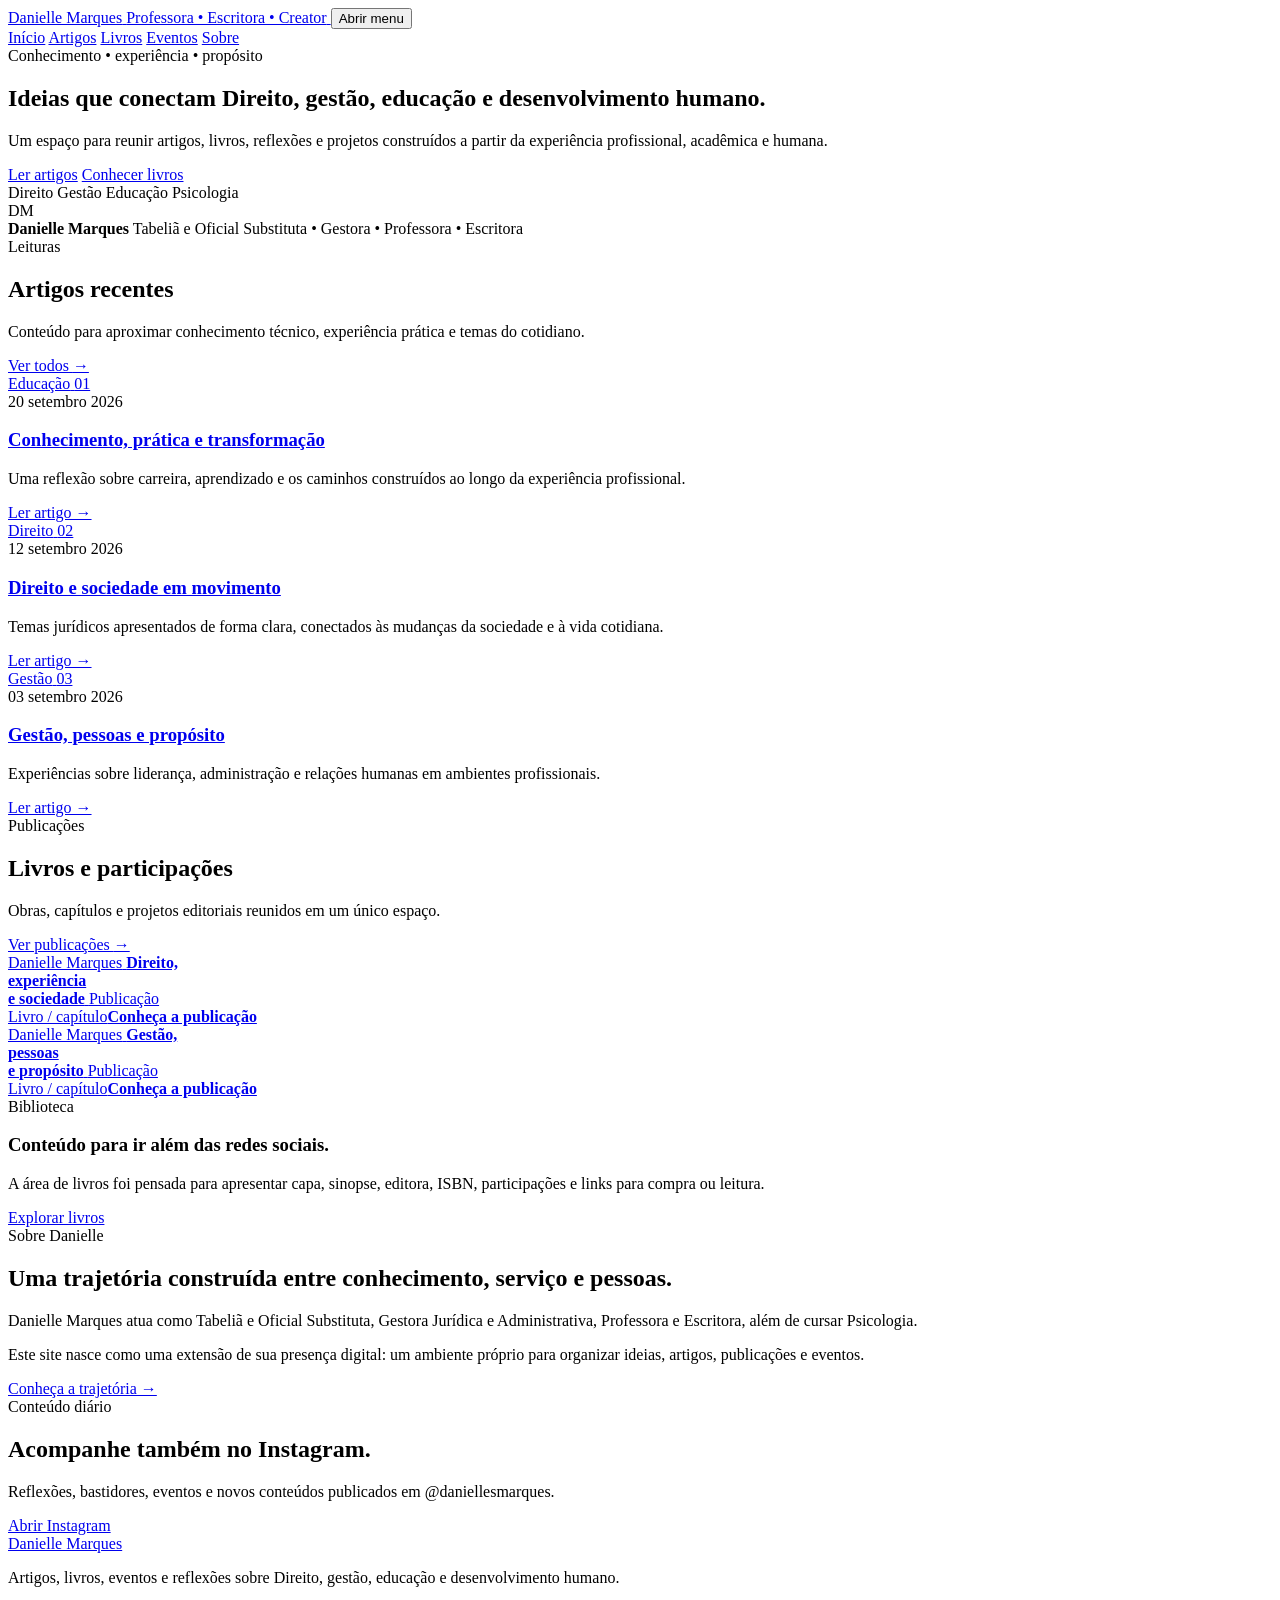
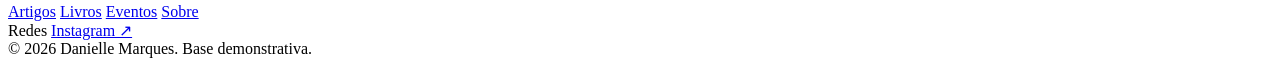
==== index.html @ d8e6f132 "feat: adiciona landing page inicial" ====
<!doctype html>
<html lang="pt-BR">
<head>
  <meta charset="utf-8">
  <meta name="viewport" content="width=device-width,initial-scale=1">
  <meta name="description" content="Site de Danielle Marques — professora, escritora, gestora jurídica e administrativa. Artigos, livros, eventos e reflexões.">
  <meta name="theme-color" content="#0a2038">
  <title>Danielle Marques — Professora, Escritora e Creator</title>
  <link rel="preconnect" href="https://fonts.googleapis.com">
  <link rel="preconnect" href="https://fonts.gstatic.com" crossorigin>
  <link href="https://fonts.googleapis.com/css2?family=Cormorant+Garamond:wght@500;600;700&family=Inter:wght@400;500;600;700&display=swap" rel="stylesheet">
  <link rel="stylesheet" href="assets/css/style.css">
  <script src="assets/js/main.js" defer></script>
</head>
<body>
  <header class="site-header">
    <div class="container header-inner">
      <a class="brand" href="index.html" aria-label="Danielle Marques - Início">
        <span class="brand-name">Danielle Marques</span>
        <span class="brand-subtitle">Professora • Escritora • Creator</span>
      </a>

      <button class="nav-toggle" type="button" aria-expanded="false" aria-controls="primary-nav">
        <span></span><span></span><span></span>
        <span class="sr-only">Abrir menu</span>
      </button>

      <nav class="primary-nav" id="primary-nav" aria-label="Navegação principal">
        <a class="active" href="index.html">Início</a>
        <a href="artigos.html">Artigos</a>
        <a href="livros.html">Livros</a>
        <a href="eventos.html">Eventos</a>
        <a href="sobre.html">Sobre</a>
      </nav>
    </div>
  </header>

  <main>
    <section class="hero">
      <div class="container hero-grid">
        <div class="hero-copy">
          <span class="eyebrow">Conhecimento • experiência • propósito</span>
          <h1>Ideias que conectam Direito, gestão, educação e desenvolvimento humano.</h1>
          <p>Um espaço para reunir artigos, livros, reflexões e projetos construídos a partir da experiência profissional, acadêmica e humana.</p>
          <div class="hero-actions">
            <a class="button button-primary" href="artigos.html">Ler artigos</a>
            <a class="button button-secondary" href="livros.html">Conhecer livros</a>
          </div>
          <div class="hero-tags" aria-label="Áreas de atuação">
            <span>Direito</span>
            <span>Gestão</span>
            <span>Educação</span>
            <span>Psicologia</span>
          </div>
        </div>

        <div class="hero-visual" aria-label="Espaço para foto de Danielle Marques">
          <div class="portrait-frame">
            <div class="portrait-monogram">DM</div>
            <div class="portrait-caption">
              <strong>Danielle Marques</strong>
              <span>Tabeliã e Oficial Substituta • Gestora • Professora • Escritora</span>
            </div>
          </div>
          <div class="gold-orbit" aria-hidden="true"></div>
        </div>
      </div>
    </section>

    <section class="section" id="artigos">
      <div class="container section-heading">
        <div>
          <span class="eyebrow">Leituras</span>
          <h2>Artigos recentes</h2>
          <p>Conteúdo para aproximar conhecimento técnico, experiência prática e temas do cotidiano.</p>
        </div>
        <a class="text-link" href="artigos.html">Ver todos <span>→</span></a>
      </div>

      <div class="container card-grid">
        <article class="content-card">
          <a class="card-media editorial" href="artigos.html" aria-label="Ler artigo Conhecimento, prática e transformação">
            <span class="media-kicker">Educação</span>
            <span class="media-mark">01</span>
          </a>
          <div class="card-body">
            <div class="card-meta">20 setembro 2026</div>
            <h3><a href="artigos.html">Conhecimento, prática e transformação</a></h3>
            <p>Uma reflexão sobre carreira, aprendizado e os caminhos construídos ao longo da experiência profissional.</p>
            <a class="text-link" href="artigos.html">Ler artigo →</a>
          </div>
        </article>

        <article class="content-card">
          <a class="card-media editorial alt" href="artigos.html" aria-label="Ler artigo Direito e sociedade em movimento">
            <span class="media-kicker">Direito</span>
            <span class="media-mark">02</span>
          </a>
          <div class="card-body">
            <div class="card-meta">12 setembro 2026</div>
            <h3><a href="artigos.html">Direito e sociedade em movimento</a></h3>
            <p>Temas jurídicos apresentados de forma clara, conectados às mudanças da sociedade e à vida cotidiana.</p>
            <a class="text-link" href="artigos.html">Ler artigo →</a>
          </div>
        </article>

        <article class="content-card">
          <a class="card-media editorial warm" href="artigos.html" aria-label="Ler artigo Gestão, pessoas e propósito">
            <span class="media-kicker">Gestão</span>
            <span class="media-mark">03</span>
          </a>
          <div class="card-body">
            <div class="card-meta">03 setembro 2026</div>
            <h3><a href="artigos.html">Gestão, pessoas e propósito</a></h3>
            <p>Experiências sobre liderança, administração e relações humanas em ambientes profissionais.</p>
            <a class="text-link" href="artigos.html">Ler artigo →</a>
          </div>
        </article>
      </div>
    </section>

    <section class="section section-tinted">
      <div class="container section-heading">
        <div>
          <span class="eyebrow">Publicações</span>
          <h2>Livros e participações</h2>
          <p>Obras, capítulos e projetos editoriais reunidos em um único espaço.</p>
        </div>
        <a class="text-link" href="livros.html">Ver publicações <span>→</span></a>
      </div>

      <div class="container books-showcase">
        <a class="book-card" href="livros.html">
          <div class="book-cover">
            <span class="book-small">Danielle Marques</span>
            <strong>Direito,<br>experiência<br>e sociedade</strong>
            <span class="book-line"></span>
            <span>Publicação</span>
          </div>
          <div class="book-info"><span>Livro / capítulo</span><strong>Conheça a publicação</strong></div>
        </a>
        <a class="book-card" href="livros.html">
          <div class="book-cover book-cover-light">
            <span class="book-small">Danielle Marques</span>
            <strong>Gestão,<br>pessoas<br>e propósito</strong>
            <span class="book-line"></span>
            <span>Publicação</span>
          </div>
          <div class="book-info"><span>Livro / capítulo</span><strong>Conheça a publicação</strong></div>
        </a>
        <div class="books-copy">
          <span class="eyebrow">Biblioteca</span>
          <h3>Conteúdo para ir além das redes sociais.</h3>
          <p>A área de livros foi pensada para apresentar capa, sinopse, editora, ISBN, participações e links para compra ou leitura.</p>
          <a class="button button-primary" href="livros.html">Explorar livros</a>
        </div>
      </div>
    </section>

    <section class="section">
      <div class="container about-band">
        <div>
          <span class="eyebrow">Sobre Danielle</span>
          <h2>Uma trajetória construída entre conhecimento, serviço e pessoas.</h2>
        </div>
        <div class="about-copy">
          <p>Danielle Marques atua como Tabeliã e Oficial Substituta, Gestora Jurídica e Administrativa, Professora e Escritora, além de cursar Psicologia.</p>
          <p>Este site nasce como uma extensão de sua presença digital: um ambiente próprio para organizar ideias, artigos, publicações e eventos.</p>
          <a class="text-link" href="sobre.html">Conheça a trajetória →</a>
        </div>
      </div>
    </section>

    <section class="section section-dark">
      <div class="container social-band">
        <div>
          <span class="eyebrow">Conteúdo diário</span>
          <h2>Acompanhe também no Instagram.</h2>
          <p>Reflexões, bastidores, eventos e novos conteúdos publicados em @daniellesmarques.</p>
        </div>
        <a class="button button-light" href="https://www.instagram.com/daniellesmarques/" target="_blank" rel="noopener noreferrer">Abrir Instagram</a>
      </div>
    </section>
  </main>

  <footer class="site-footer">
    <div class="container footer-grid">
      <div>
        <a class="footer-brand" href="index.html">Danielle Marques</a>
        <p>Artigos, livros, eventos e reflexões sobre Direito, gestão, educação e desenvolvimento humano.</p>
      </div>
      <nav class="footer-links" aria-label="Links do rodapé">
        <a href="artigos.html">Artigos</a>
        <a href="livros.html">Livros</a>
        <a href="eventos.html">Eventos</a>
        <a href="sobre.html">Sobre</a>
      </nav>
      <div class="footer-social">
        <span>Redes</span>
        <a href="https://www.instagram.com/daniellesmarques/" target="_blank" rel="noopener noreferrer">Instagram ↗</a>
      </div>
    </div>
    <div class="container footer-bottom">© 2026 Danielle Marques. Base demonstrativa.</div>
  </footer>
</body>
</html>
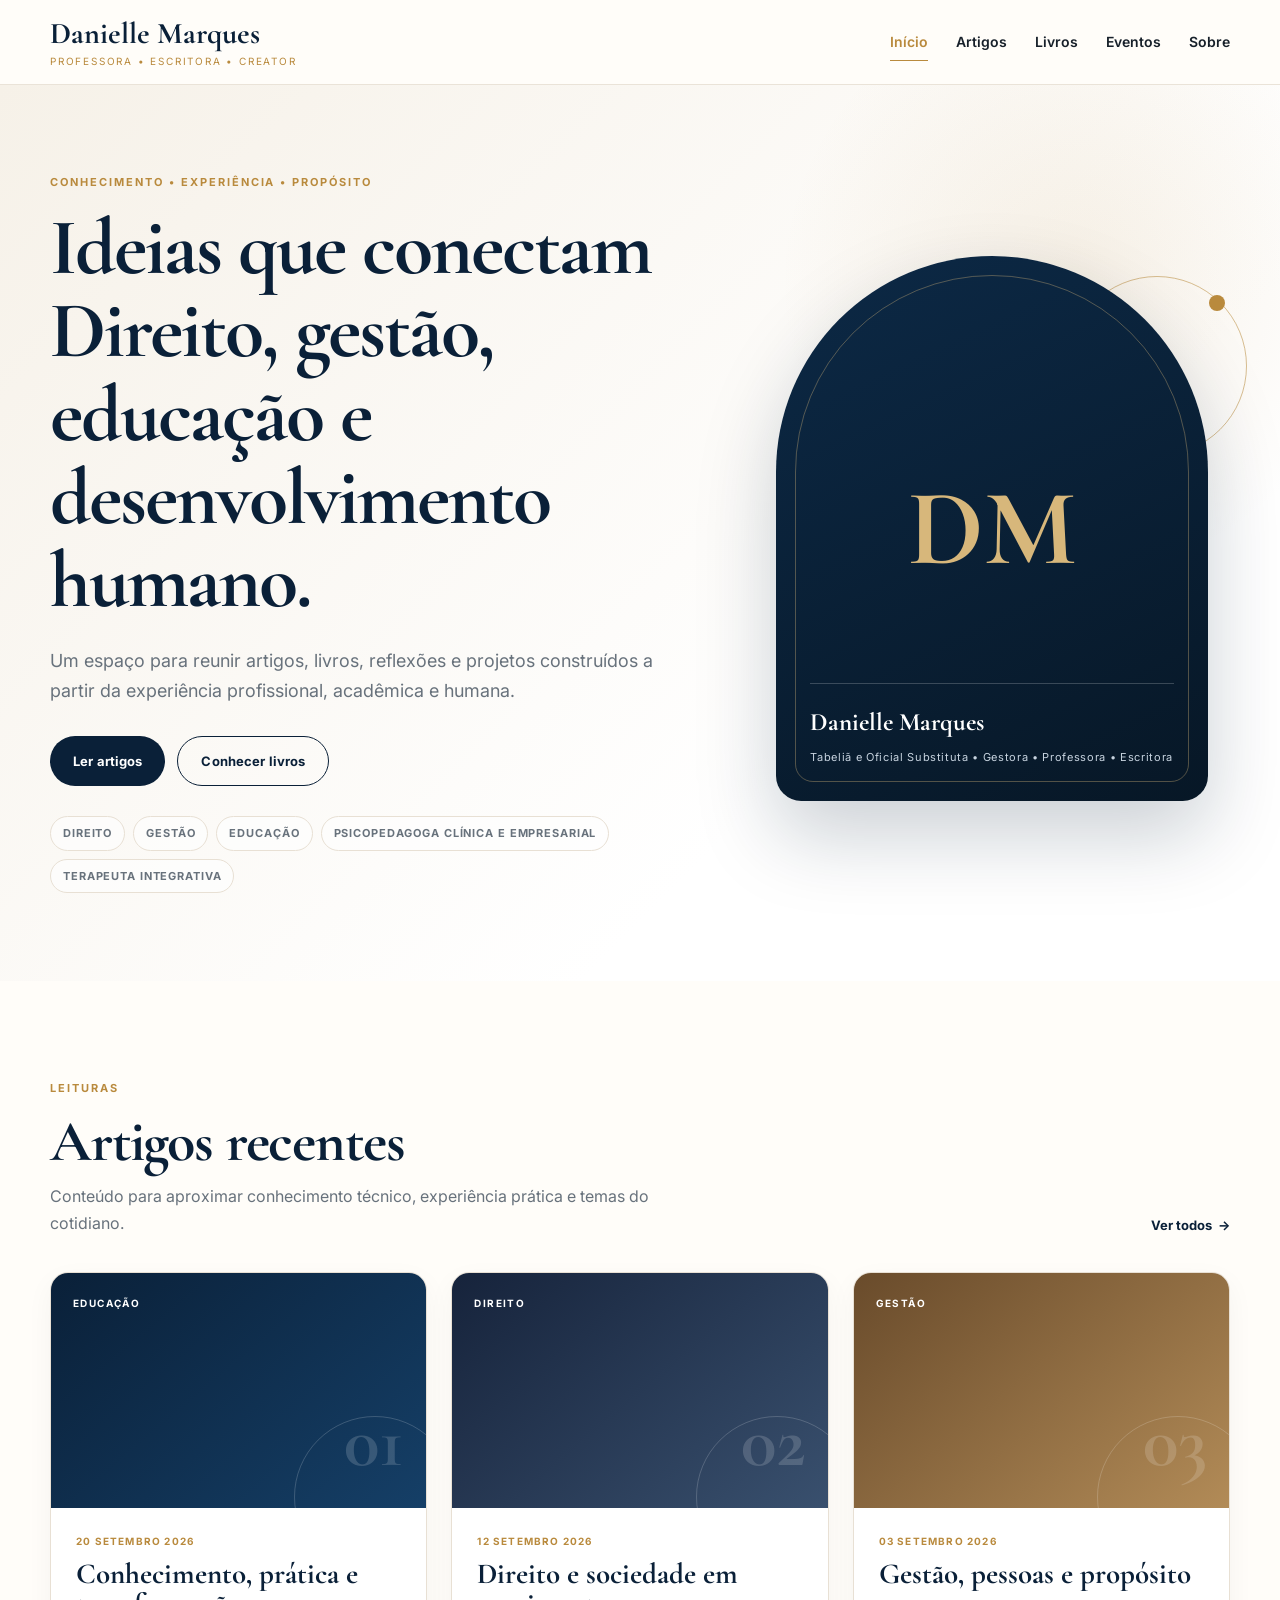
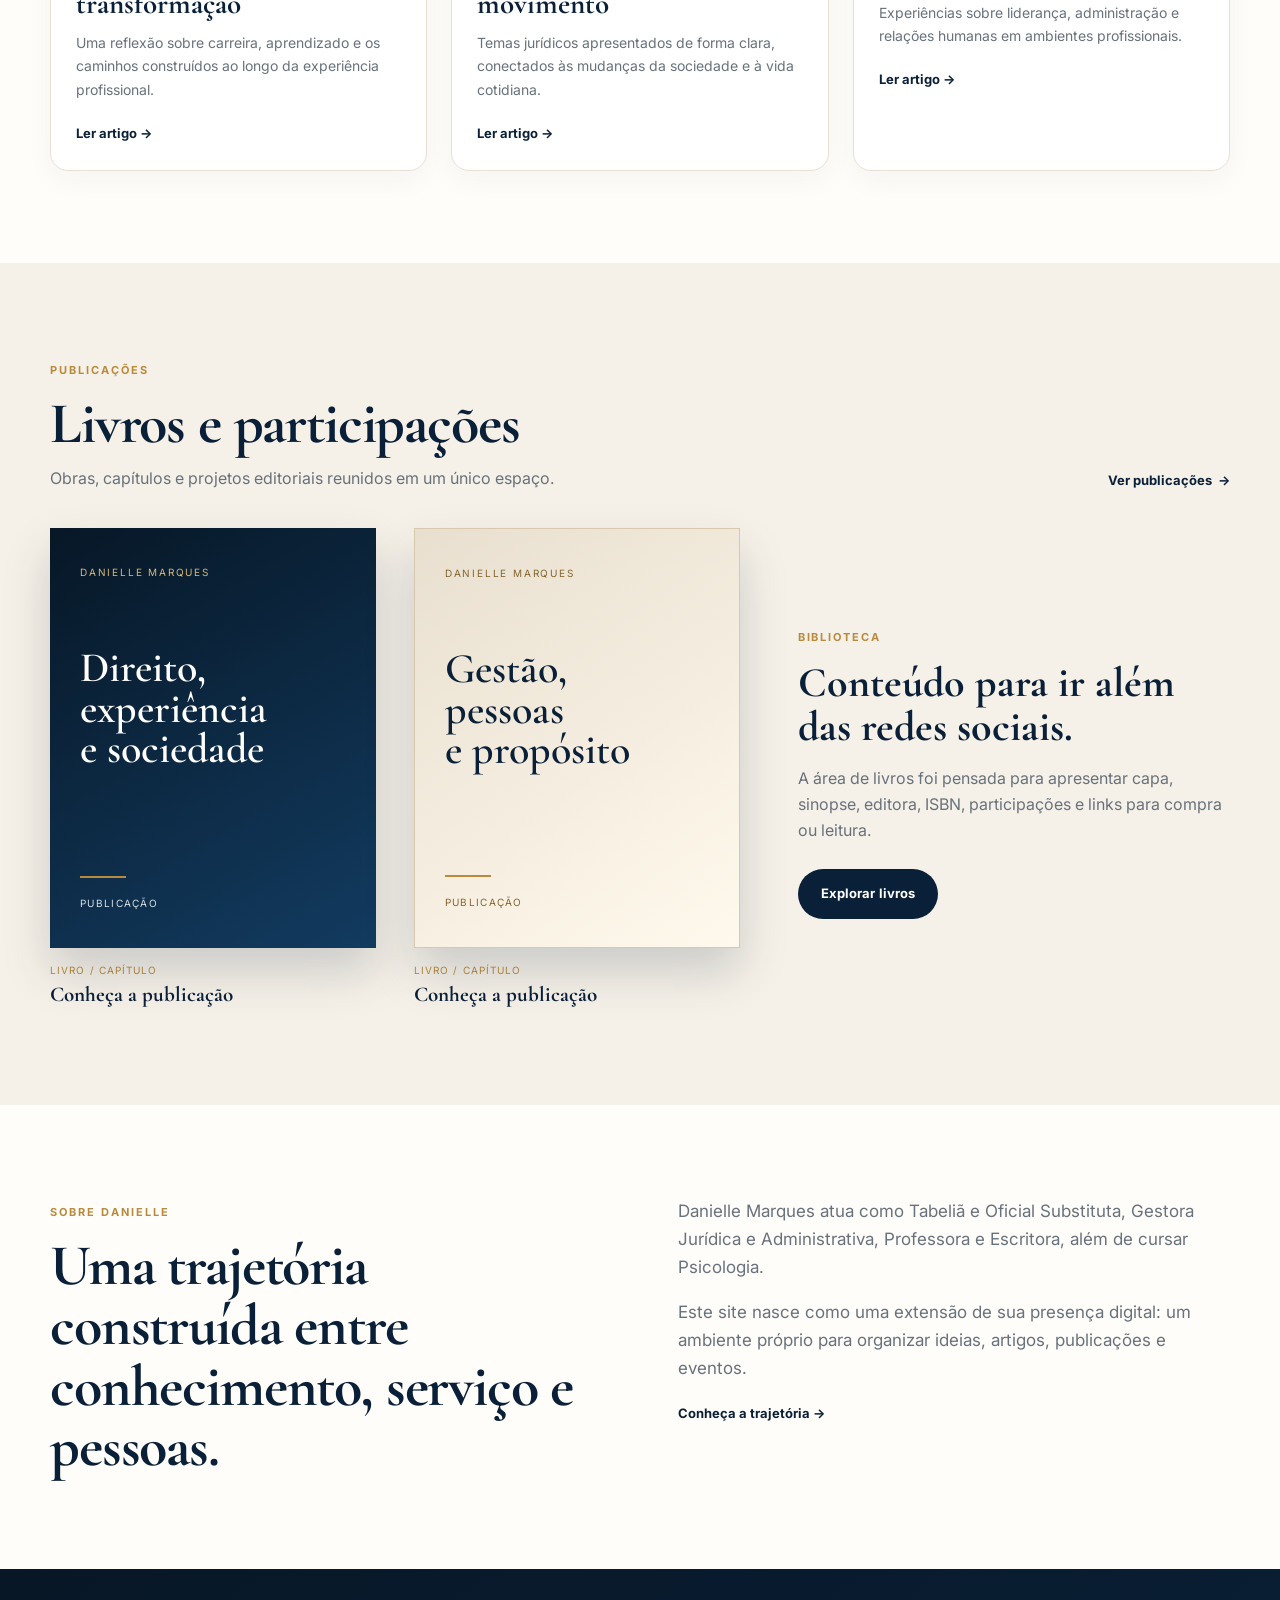
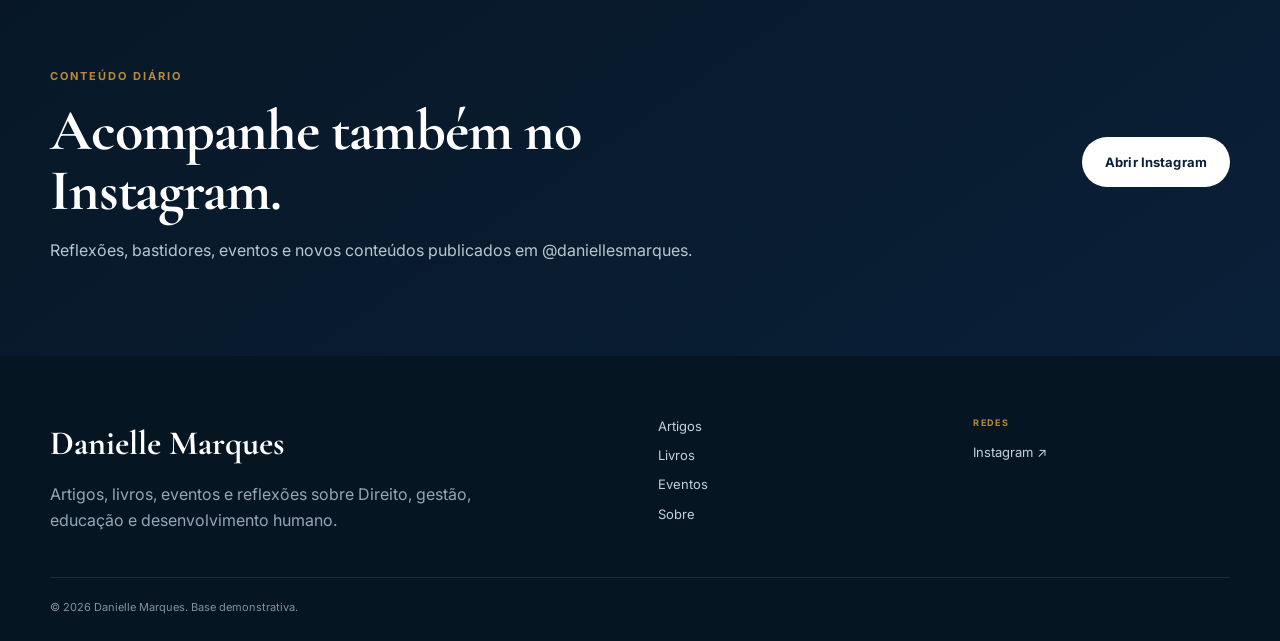
==== commit 6db84279: "fix: atualiza áreas de atuação da Danielle" ====
--- a/index.html
+++ b/index.html
@@ -50,7 +50,8 @@
             <span>Direito</span>
             <span>Gestão</span>
             <span>Educação</span>
-            <span>Psicologia</span>
+            <span>Psicopedagoga Clínica e Empresarial</span>
+            <span>Terapeuta Integrativa</span>
           </div>
         </div>
 
--- a/assets/css/style.css
+++ b/assets/css/style.css
@@ -0,0 +1,188 @@
+:root{
+  --navy:#0a2038;--navy-2:#102e4e;--navy-3:#153b60;--gold:#b98a3d;--gold-2:#d7b77b;
+  --cream:#f6f1e8;--paper:#fffdf9;--ink:#17202a;--muted:#68727c;--line:#e8e0d4;
+  --shadow:0 18px 48px rgba(10,32,56,.09);--max:1180px
+}
+*{box-sizing:border-box}
+html{scroll-behavior:smooth}
+body{margin:0;font-family:Inter,system-ui,-apple-system,BlinkMacSystemFont,"Segoe UI",sans-serif;color:var(--ink);background:var(--paper);line-height:1.65}
+a{color:inherit;text-decoration:none}
+button,input,textarea,select{font:inherit}
+img{max-width:100%;display:block}
+::selection{background:var(--gold);color:#fff}
+.sr-only{position:absolute;width:1px;height:1px;padding:0;margin:-1px;overflow:hidden;clip:rect(0,0,0,0);white-space:nowrap;border:0}
+.container{width:min(calc(100% - 40px),var(--max));margin-inline:auto}
+.narrow{max-width:880px;margin-inline:auto}
+.muted{color:var(--muted)}
+
+.site-header{position:sticky;top:0;z-index:50;background:rgba(255,253,249,.94);backdrop-filter:blur(15px);border-bottom:1px solid rgba(232,224,212,.88)}
+.header-inner{min-height:84px;display:flex;align-items:center;justify-content:space-between;gap:28px}
+.brand{display:flex;flex-direction:column;line-height:1.05}
+.brand-name{font-family:"Cormorant Garamond",serif;font-weight:700;font-size:30px;color:var(--navy)}
+.brand-subtitle{margin-top:6px;font-size:10px;text-transform:uppercase;letter-spacing:.18em;color:var(--gold)}
+.primary-nav{display:flex;align-items:center;gap:28px}
+.primary-nav a{position:relative;font-size:14px;font-weight:600;padding:12px 0}
+.primary-nav a::after{content:"";position:absolute;left:0;right:100%;bottom:5px;height:1px;background:var(--gold);transition:right .25s ease}
+.primary-nav a:hover,.primary-nav a.active{color:var(--gold)}
+.primary-nav a:hover::after,.primary-nav a.active::after{right:0}
+.nav-toggle{display:none;width:44px;height:44px;align-items:center;justify-content:center;flex-direction:column;gap:5px;background:transparent;border:1px solid var(--line);border-radius:50%;cursor:pointer}
+.nav-toggle>span:not(.sr-only){width:18px;height:1.5px;background:var(--navy);transition:.2s ease}
+
+.hero{background:
+  radial-gradient(circle at 84% 22%,rgba(185,138,61,.12),transparent 23%),
+  linear-gradient(135deg,var(--cream),#fff 68%);padding:82px 0 88px;overflow:hidden}
+.hero-grid{display:grid;grid-template-columns:1.16fr .84fr;gap:76px;align-items:center}
+.eyebrow{display:inline-block;color:var(--gold);font-size:11px;font-weight:700;letter-spacing:.18em;text-transform:uppercase;margin-bottom:15px}
+h1,h2,h3{font-family:"Cormorant Garamond",serif;color:var(--navy);line-height:1.04;margin:0}
+h1{font-size:clamp(50px,6.5vw,80px);letter-spacing:-.025em}
+h2{font-size:clamp(38px,5vw,58px);letter-spacing:-.02em}
+h3{font-size:29px}
+.hero-copy>p{max-width:690px;margin:24px 0 0;color:var(--muted);font-size:18px}
+.hero-actions{display:flex;flex-wrap:wrap;gap:12px;margin-top:31px}
+.button{display:inline-flex;align-items:center;justify-content:center;min-height:50px;padding:0 23px;border-radius:999px;font-weight:700;font-size:13px;letter-spacing:.01em;transition:transform .2s ease,background .2s ease,color .2s ease}
+.button:hover{transform:translateY(-2px)}
+.button-primary{background:var(--navy);color:#fff}
+.button-primary:hover{background:var(--navy-2)}
+.button-secondary{border:1px solid var(--navy);color:var(--navy);background:transparent}
+.button-secondary:hover{background:var(--navy);color:#fff}
+.button-light{background:#fff;color:var(--navy)}
+.hero-tags{display:flex;flex-wrap:wrap;gap:8px;margin-top:30px}
+.hero-tags span,.filter{padding:7px 12px;border:1px solid var(--line);border-radius:999px;background:rgba(255,255,255,.62);color:var(--muted);font-size:11px;font-weight:700;text-transform:uppercase;letter-spacing:.08em}
+
+.hero-visual{position:relative;padding:10px 22px 12px 10px}
+.portrait-frame{position:relative;z-index:2;min-height:545px;border-radius:240px 240px 28px 28px;background:linear-gradient(155deg,#0c2946,#071726);box-shadow:0 34px 80px rgba(10,32,56,.21);display:flex;flex-direction:column;align-items:center;justify-content:center;color:#fff;overflow:hidden}
+.portrait-frame::before{content:"";position:absolute;inset:19px;border:1px solid rgba(215,183,123,.36);border-radius:220px 220px 20px 20px}
+.portrait-monogram{position:relative;font-family:"Cormorant Garamond",serif;font-size:108px;font-weight:700;line-height:1;color:var(--gold-2)}
+.portrait-caption{position:absolute;left:34px;right:34px;bottom:35px;display:flex;flex-direction:column;gap:5px;border-top:1px solid rgba(255,255,255,.2);padding-top:18px}
+.portrait-caption strong{font-family:"Cormorant Garamond",serif;font-size:25px}
+.portrait-caption span{font-size:11px;letter-spacing:.06em;color:#c7d3df}
+.gold-orbit{position:absolute;width:180px;height:180px;border:1px solid rgba(185,138,61,.55);border-radius:50%;right:-17px;top:30px}
+.gold-orbit::after{content:"";position:absolute;width:16px;height:16px;background:var(--gold);border-radius:50%;right:21px;top:18px}
+
+.section{padding:92px 0}
+.section-tinted{background:var(--cream)}
+.section-dark{background:linear-gradient(145deg,#071726,var(--navy));color:#fff}
+.section-dark h2{color:#fff}
+.section-heading{display:flex;justify-content:space-between;align-items:end;gap:40px;margin-bottom:36px}
+.section-heading>div>p{max-width:650px;margin:11px 0 0;color:var(--muted)}
+.text-link{display:inline-flex;align-items:center;gap:6px;color:var(--navy);font-weight:700;font-size:13px}
+.text-link:hover{color:var(--gold)}
+.card-grid{display:grid;grid-template-columns:repeat(3,1fr);gap:24px}
+.content-card{background:#fff;border:1px solid var(--line);border-radius:18px;overflow:hidden;box-shadow:0 9px 28px rgba(27,36,45,.045);transition:transform .25s ease,box-shadow .25s ease}
+.content-card:hover{transform:translateY(-4px);box-shadow:var(--shadow)}
+.card-media{position:relative;display:flex;aspect-ratio:16/10;padding:22px;color:#fff;background:linear-gradient(140deg,var(--navy),#153f67);overflow:hidden}
+.card-media::after{content:"";position:absolute;width:160px;height:160px;border:1px solid rgba(255,255,255,.18);border-radius:50%;right:-30px;bottom:-70px}
+.card-media.alt{background:linear-gradient(140deg,#16233b,#39506e)}
+.card-media.warm{background:linear-gradient(140deg,#694b2b,#b28b57)}
+.card-media.violet{background:linear-gradient(140deg,#3f3151,#7a638f)}
+.card-media.forest{background:linear-gradient(140deg,#183c36,#3d6a5c)}
+.card-media.sand{background:linear-gradient(140deg,#8e6f49,#c3a679)}
+.media-kicker{align-self:flex-start;font-size:10px;text-transform:uppercase;letter-spacing:.14em;font-weight:700}
+.media-mark{position:absolute;right:22px;bottom:4px;font-family:"Cormorant Garamond",serif;font-size:74px;font-weight:700;color:rgba(255,255,255,.16)}
+.card-body{padding:25px}
+.card-meta{color:var(--gold);font-size:10px;text-transform:uppercase;font-weight:700;letter-spacing:.12em;margin-bottom:10px}
+.card-body h3{margin-bottom:12px}
+.card-body p{color:var(--muted);font-size:14px;margin:0 0 18px}
+
+.books-showcase{display:grid;grid-template-columns:.72fr .72fr 1fr;gap:38px;align-items:center}
+.book-card{display:block}
+.book-cover{position:relative;min-height:420px;padding:36px 30px;display:flex;flex-direction:column;background:linear-gradient(150deg,#071726,#123b60);color:#fff;box-shadow:0 24px 45px rgba(10,32,56,.18);transition:transform .25s ease}
+.book-card:hover .book-cover{transform:translateY(-5px) rotate(-1deg)}
+.book-cover strong{margin-top:68px;font-family:"Cormorant Garamond",serif;font-size:42px;line-height:.96;font-weight:600}
+.book-small{font-size:10px;text-transform:uppercase;letter-spacing:.18em;color:var(--gold-2)}
+.book-line{width:46px;height:2px;background:var(--gold);margin:auto 0 17px}
+.book-cover>span:last-child{font-size:10px;letter-spacing:.13em;text-transform:uppercase;color:#d7e0e8}
+.book-cover-light{background:linear-gradient(145deg,#e8dfcf,#fff9ed);color:var(--navy);border:1px solid #d8c8ae}
+.book-cover-light .book-small,.book-cover-light>span:last-child{color:#84662f}
+.book-info{display:flex;flex-direction:column;padding-top:14px}
+.book-info span{font-size:10px;text-transform:uppercase;letter-spacing:.11em;color:var(--gold)}
+.book-info strong{font-family:"Cormorant Garamond",serif;color:var(--navy);font-size:21px}
+.books-copy{padding-left:20px}
+.books-copy h3{font-size:42px;margin-bottom:16px}
+.books-copy p{color:var(--muted);margin:0 0 25px}
+
+.about-band{display:grid;grid-template-columns:1fr 1fr;gap:76px;align-items:start}
+.about-copy p{margin-top:0;color:var(--muted);font-size:17px}
+.social-band{display:flex;justify-content:space-between;align-items:center;gap:50px}
+.social-band h2{max-width:760px}
+.social-band p{color:#b9c7d3;max-width:720px;margin-bottom:0}
+
+.page-hero{padding:82px 0 76px;background:
+radial-gradient(circle at 75% 25%,rgba(185,138,61,.12),transparent 27%),var(--cream);text-align:left}
+.page-hero h1{margin-bottom:20px}
+.page-hero p{max-width:760px;color:var(--muted);font-size:18px;margin:0}
+.filter-row{display:flex;flex-wrap:wrap;gap:9px;margin-bottom:32px}
+.filter{background:#fff}
+.filter.active{background:var(--navy);border-color:var(--navy);color:#fff}
+.note-box{margin-top:40px;border:1px solid var(--line);border-radius:14px;background:var(--cream);padding:18px 21px;color:var(--muted);font-size:13px}
+.note-box strong{color:var(--navy)}
+
+.publication-list{display:flex;flex-direction:column;gap:96px}
+.publication{display:grid;grid-template-columns:360px 1fr;gap:70px;align-items:center}
+.publication.reverse{grid-template-columns:1fr 360px}
+.publication.reverse .book-cover{grid-column:2}
+.publication.reverse .publication-copy{grid-column:1;grid-row:1}
+.publication-copy h2{margin-bottom:18px}
+.publication-copy>p{color:var(--muted);max-width:680px;font-size:17px}
+.meta-list{display:grid;grid-template-columns:repeat(3,1fr);gap:1px;background:var(--line);border:1px solid var(--line);margin:28px 0;background-clip:padding-box}
+.meta-list div{background:var(--paper);padding:15px}
+.meta-list dt{font-size:9px;text-transform:uppercase;letter-spacing:.13em;color:var(--gold);font-weight:700}
+.meta-list dd{margin:4px 0 0;color:var(--navy);font-weight:700;font-size:13px}
+
+.event-list{display:flex;flex-direction:column;border-top:1px solid var(--line)}
+.event-card{display:grid;grid-template-columns:120px 1fr auto;gap:34px;align-items:center;padding:34px 0;border-bottom:1px solid var(--line)}
+.event-date{display:flex;align-items:center;gap:12px;color:var(--navy)}
+.event-date strong{font-family:"Cormorant Garamond",serif;font-size:56px;line-height:1}
+.event-date span{font-size:10px;font-weight:700;letter-spacing:.12em;color:var(--gold)}
+.event-card h2{font-size:36px;margin:0 0 5px}
+.event-card p{margin:0}
+.event-card.past{opacity:.67}
+
+.profile-grid{display:grid;grid-template-columns:.78fr 1.22fr;gap:76px;align-items:start}
+.profile-portrait{min-height:610px;border-radius:220px 220px 24px 24px;background:linear-gradient(145deg,#08213a,#123b60);display:flex;flex-direction:column;justify-content:center;align-items:center;color:#fff;box-shadow:var(--shadow)}
+.profile-portrait span{margin-top:16px;font-size:10px;text-transform:uppercase;letter-spacing:.12em;color:#9fb0c0}
+.profile-copy h2{margin-bottom:22px}
+.profile-copy>p{color:var(--muted);font-size:17px}
+.role-grid{display:grid;grid-template-columns:1fr 1fr;gap:12px;margin:30px 0}
+.role-grid div{border:1px solid var(--line);padding:16px;border-radius:12px;background:#fff}
+.role-grid strong,.role-grid span{display:block}
+.role-grid strong{color:var(--navy);font-family:"Cormorant Garamond",serif;font-size:20px}
+.role-grid span{color:var(--muted);font-size:11px;margin-top:4px}
+
+.site-footer{background:#061522;color:#c5d0da;padding:60px 0 24px}
+.footer-grid{display:grid;grid-template-columns:1.5fr .7fr .7fr;gap:58px}
+.footer-brand{display:inline-block;font-family:"Cormorant Garamond",serif;font-size:34px;color:#fff;font-weight:700;margin-bottom:9px}
+.footer-grid p{max-width:480px;color:#95a7b6;margin:0}
+.footer-links,.footer-social{display:flex;flex-direction:column;gap:8px}
+.footer-links a,.footer-social a{font-size:13px}
+.footer-links a:hover,.footer-social a:hover{color:#fff}
+.footer-social span{font-size:9px;color:var(--gold);text-transform:uppercase;letter-spacing:.15em;font-weight:700;margin-bottom:4px}
+.footer-bottom{border-top:1px solid rgba(255,255,255,.1);margin-top:44px;padding-top:20px;color:#7f93a3;font-size:11px}
+
+@media(max-width:980px){
+  .hero-grid{grid-template-columns:1fr;gap:55px}.hero-visual{max-width:570px}.portrait-frame{min-height:600px}
+  .card-grid{grid-template-columns:1fr 1fr}.books-showcase{grid-template-columns:1fr 1fr}.books-copy{grid-column:1/-1;padding:12px 0 0}
+  .profile-grid{grid-template-columns:1fr}.profile-portrait{max-width:520px}.publication{grid-template-columns:300px 1fr;gap:45px}.publication.reverse{grid-template-columns:1fr 300px}
+}
+@media(max-width:820px){
+  .nav-toggle{display:flex}.primary-nav{display:none;position:absolute;left:20px;right:20px;top:76px;flex-direction:column;align-items:stretch;gap:0;background:#fff;border:1px solid var(--line);border-radius:14px;box-shadow:var(--shadow);padding:9px}
+  .primary-nav.is-open{display:flex}.primary-nav a{padding:12px 13px;border-radius:8px}.primary-nav a::after{display:none}.primary-nav a:hover,.primary-nav a.active{background:var(--cream)}
+  .about-band{grid-template-columns:1fr;gap:28px}.social-band{align-items:flex-start;flex-direction:column}
+  .publication,.publication.reverse{grid-template-columns:260px 1fr;gap:35px}.publication.reverse .book-cover{grid-column:1}.publication.reverse .publication-copy{grid-column:2;grid-row:1}
+  .event-card{grid-template-columns:100px 1fr}.event-card>a{grid-column:2}
+  .footer-grid{grid-template-columns:1.3fr 1fr}
+}
+@media(max-width:640px){
+  .container{width:min(calc(100% - 28px),var(--max))}
+  .header-inner{min-height:74px}.brand-name{font-size:25px}.brand-subtitle{font-size:8px}.primary-nav{top:68px;left:14px;right:14px}
+  .hero{padding:54px 0 60px}.hero-copy>p,.page-hero p{font-size:16px}.hero-visual{padding:0}.portrait-frame{min-height:470px}
+  .portrait-monogram{font-size:84px}.portrait-caption{left:26px;right:26px;bottom:28px}
+  .section{padding:62px 0}.section-heading{align-items:flex-start;flex-direction:column;gap:14px}
+  .card-grid,.books-showcase,.role-grid,.footer-grid{grid-template-columns:1fr}
+  .book-cover{min-height:390px}.books-copy{grid-column:auto}.about-band{gap:20px}
+  .page-hero{padding:55px 0}.publication-list{gap:65px}.publication,.publication.reverse{grid-template-columns:1fr}
+  .publication .book-cover,.publication.reverse .book-cover{grid-column:1;grid-row:auto;max-width:330px}
+  .publication .publication-copy,.publication.reverse .publication-copy{grid-column:1;grid-row:auto}
+  .meta-list{grid-template-columns:1fr}.event-card{grid-template-columns:1fr;gap:15px}.event-card>a{grid-column:1}
+  .event-date strong{font-size:48px}.profile-portrait{min-height:490px}
+}
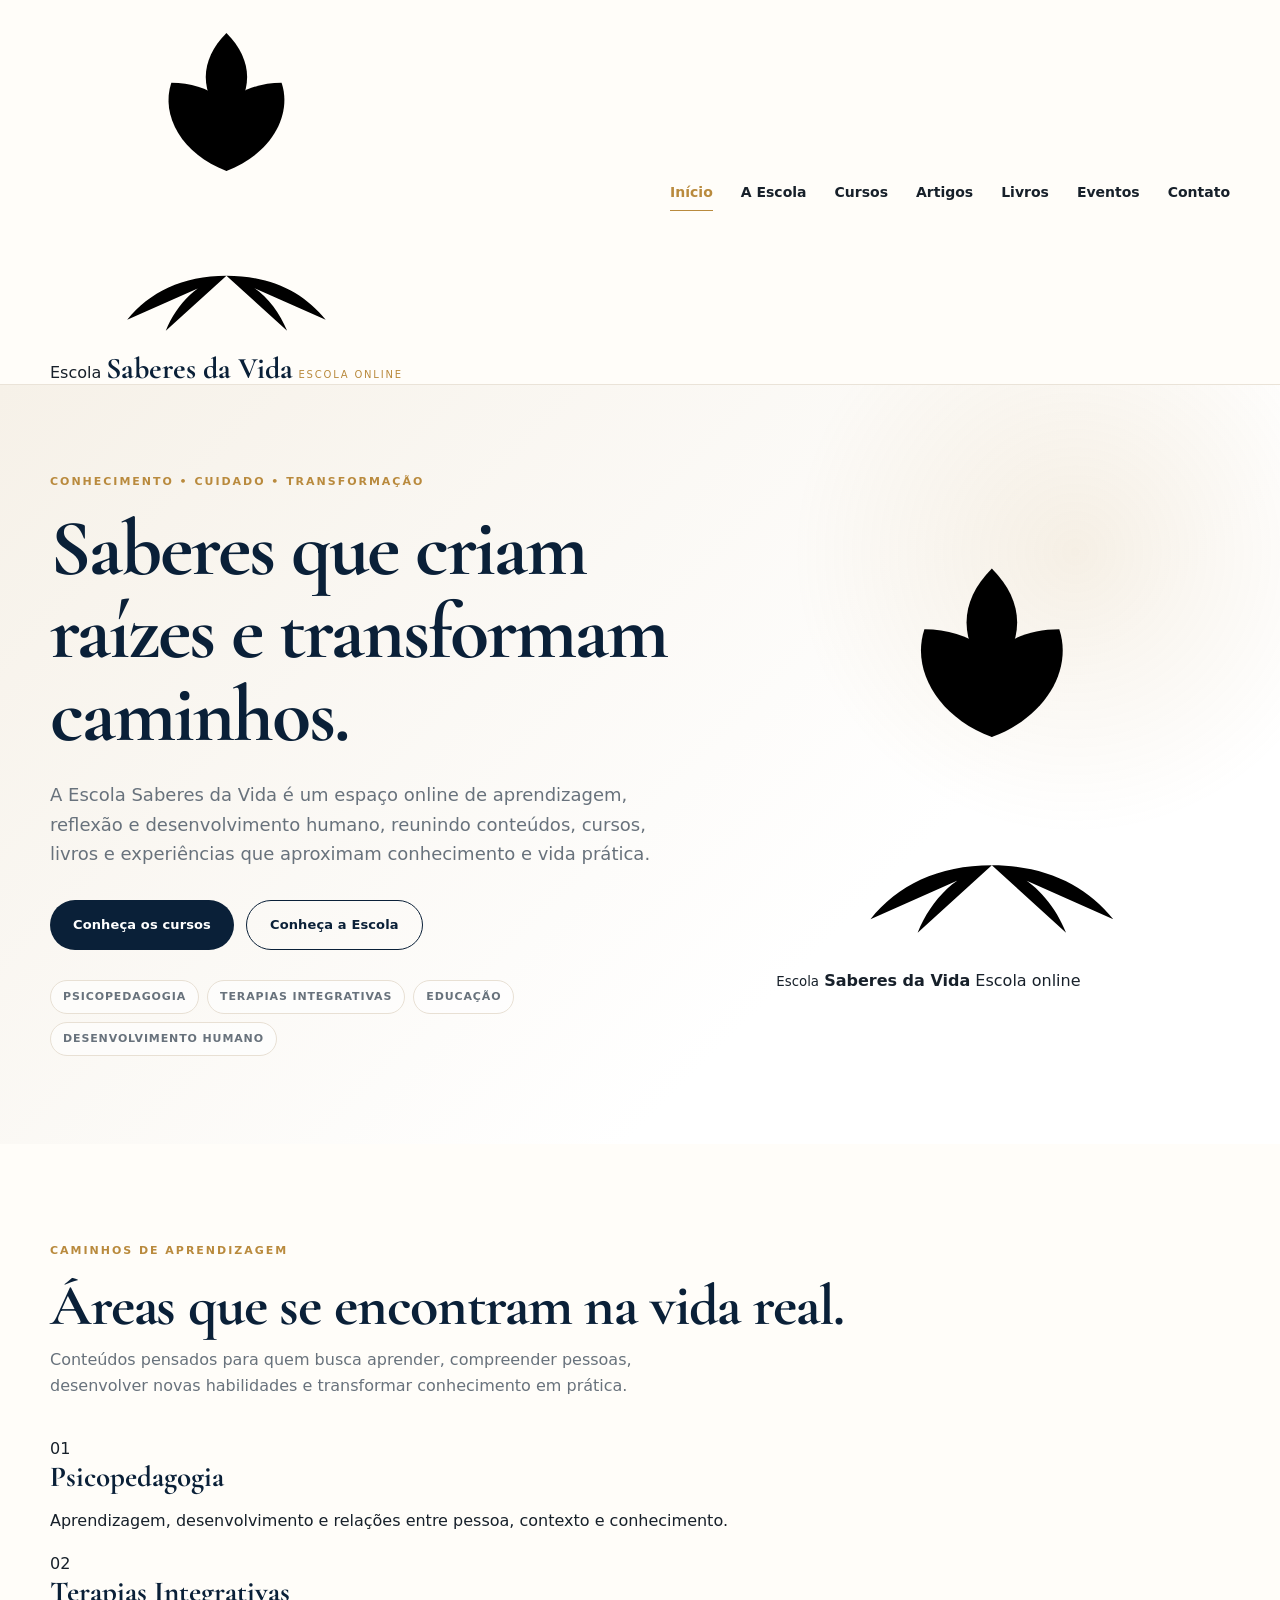
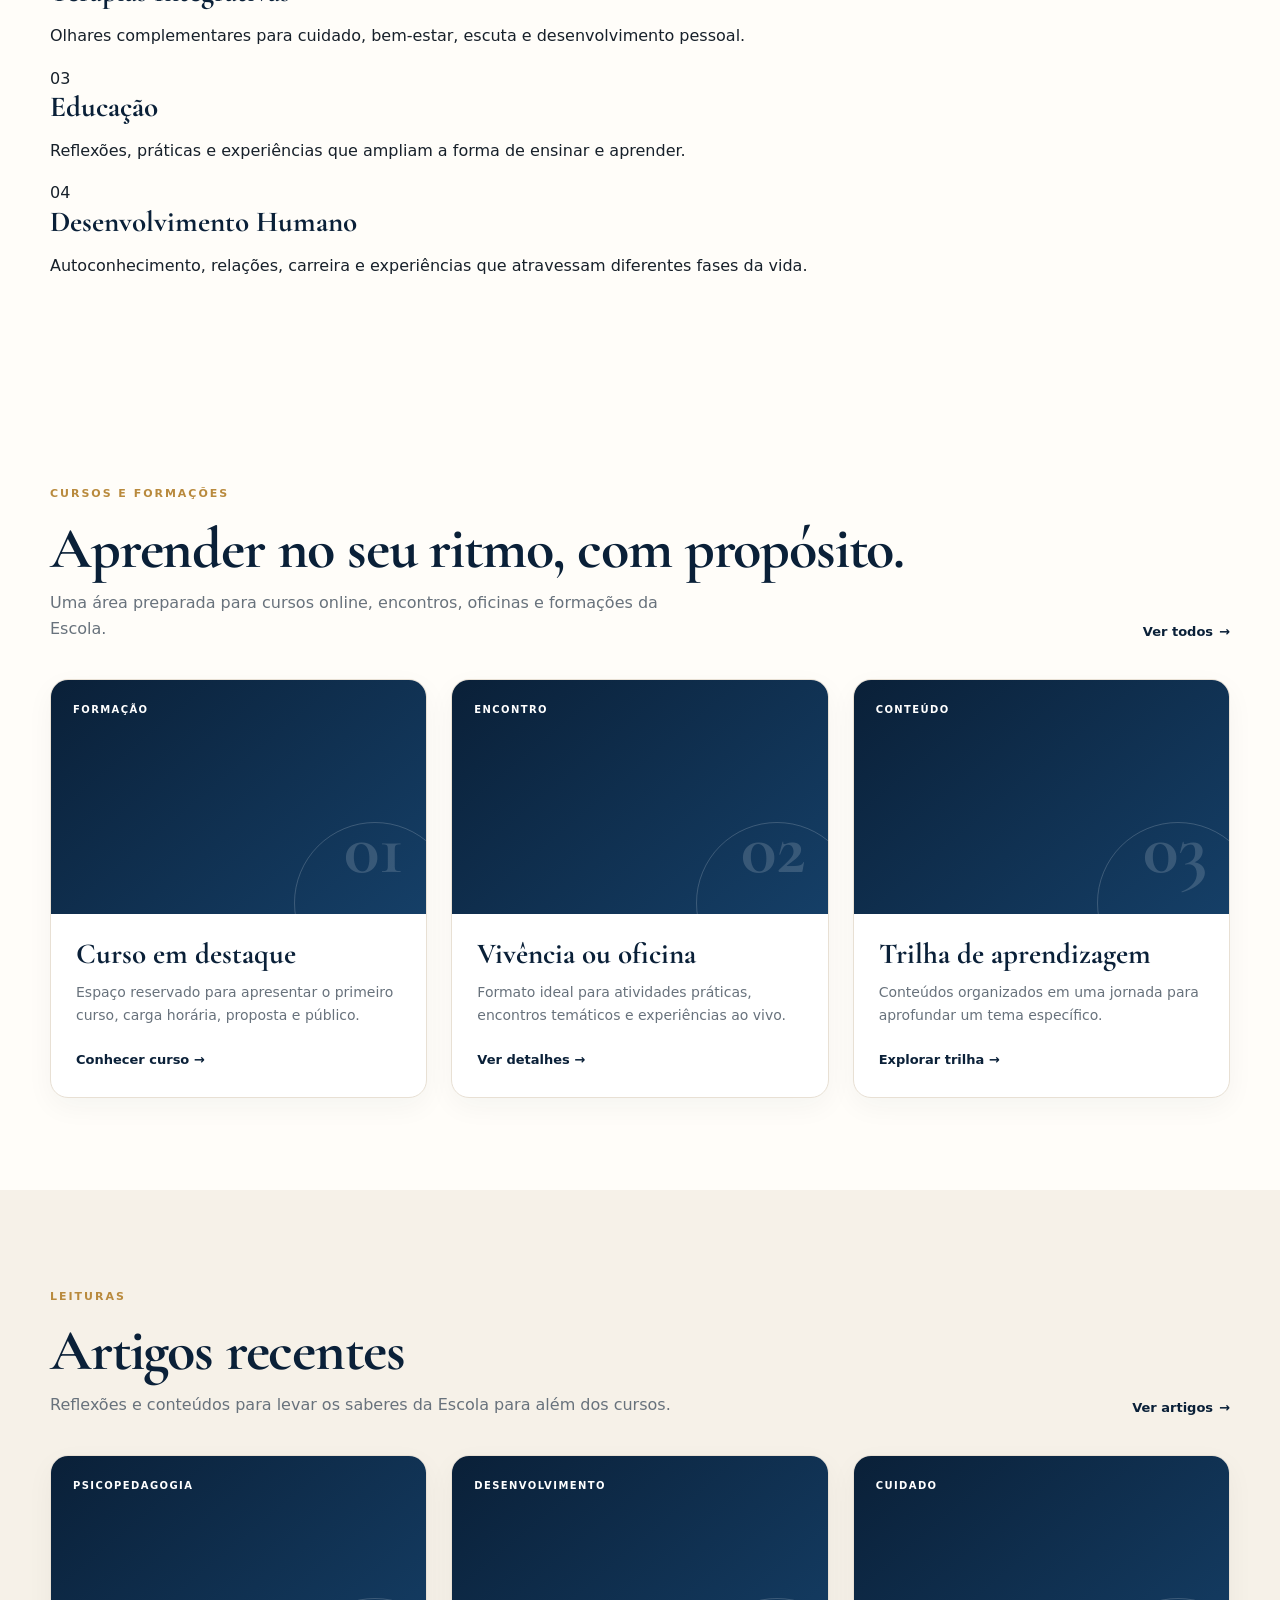
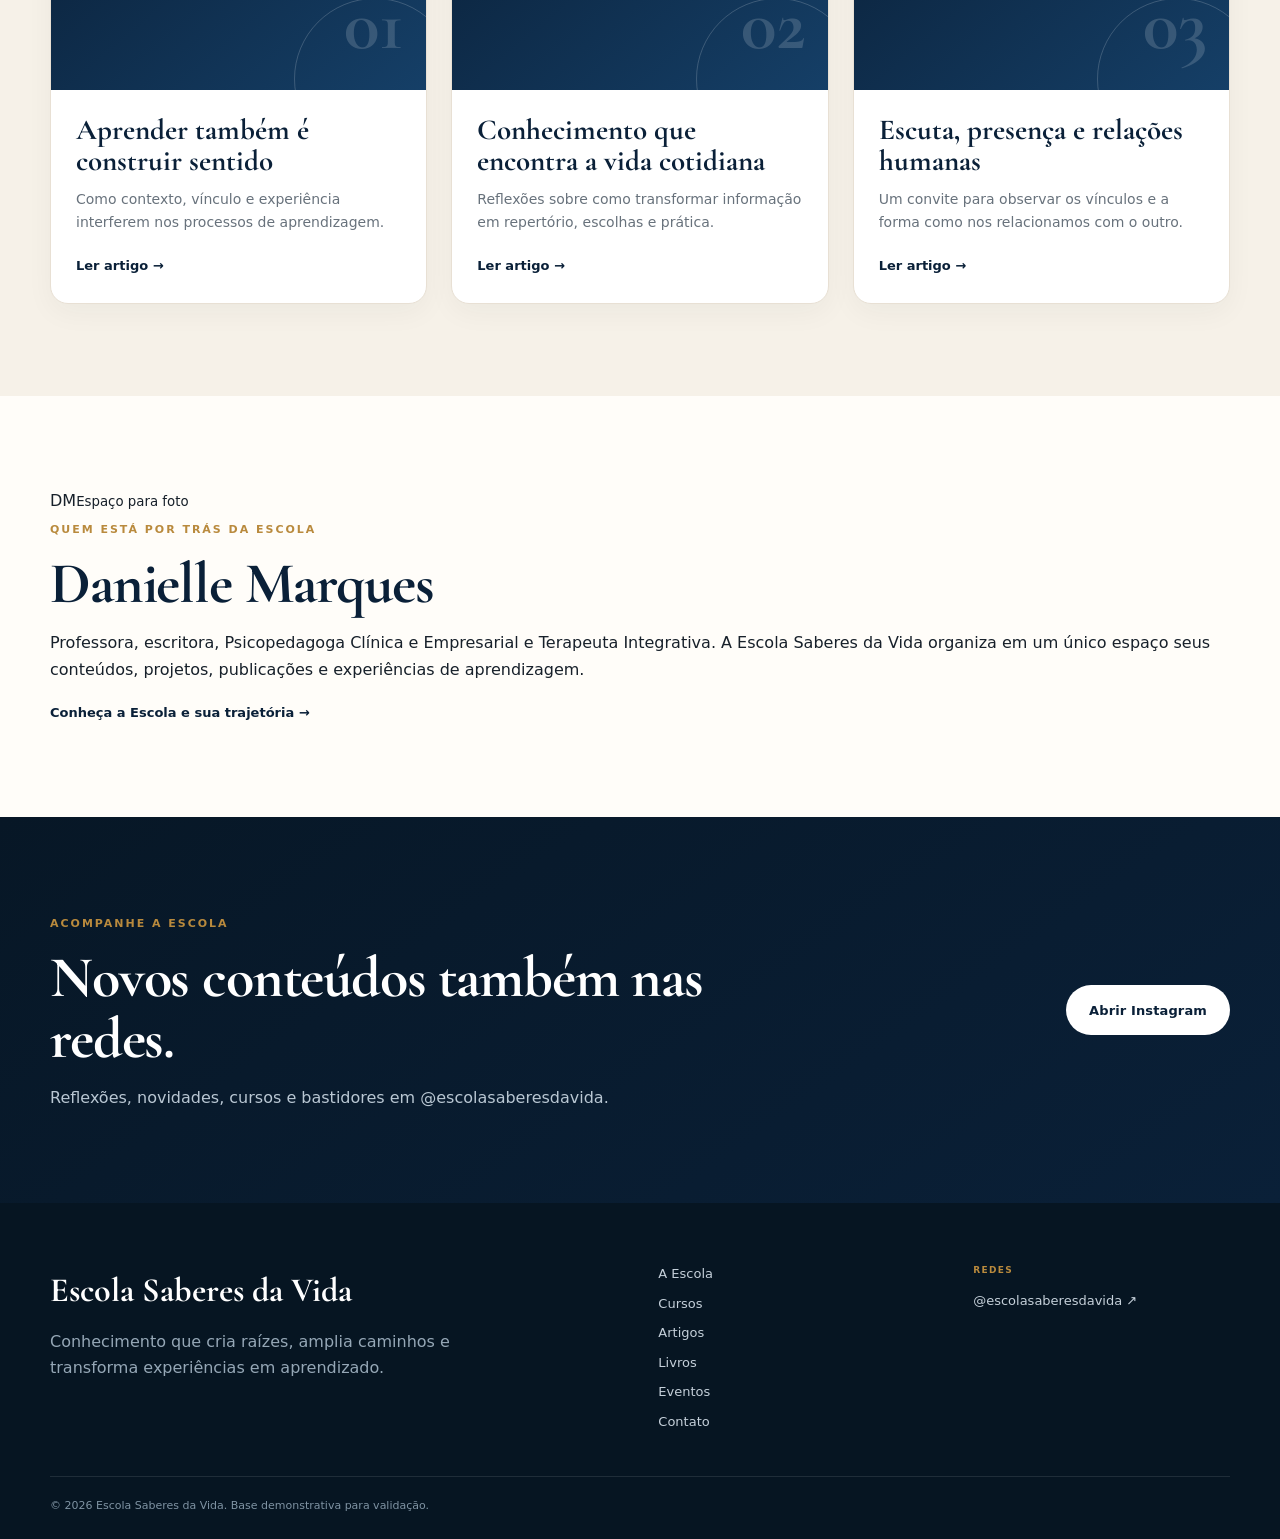
==== commit b7477ed3: "refactor: reposiciona site como Escola Saberes da Vida" ====
--- a/index.html
+++ b/index.html
@@ -3,205 +3,172 @@
 <head>
   <meta charset="utf-8">
   <meta name="viewport" content="width=device-width,initial-scale=1">
-  <meta name="description" content="Site de Danielle Marques — professora, escritora, gestora jurídica e administrativa. Artigos, livros, eventos e reflexões.">
-  <meta name="theme-color" content="#0a2038">
-  <title>Danielle Marques — Professora, Escritora e Creator</title>
+  <meta name="description" content="Escola Saberes da Vida — escola online com conteúdos, cursos, artigos, livros e experiências voltadas ao desenvolvimento humano.">
+  <meta name="theme-color" content="#9785a3">
+  <title>Início — Escola Saberes da Vida</title>
   <link rel="preconnect" href="https://fonts.googleapis.com">
   <link rel="preconnect" href="https://fonts.gstatic.com" crossorigin>
-  <link href="https://fonts.googleapis.com/css2?family=Cormorant+Garamond:wght@500;600;700&family=Inter:wght@400;500;600;700&display=swap" rel="stylesheet">
+  <link href="https://fonts.googleapis.com/css2?family=Cormorant+Garamond:wght@500;600;700&family=Nunito:wght@400;500;600;700&display=swap" rel="stylesheet">
   <link rel="stylesheet" href="assets/css/style.css">
   <script src="assets/js/main.js" defer></script>
 </head>
 <body>
-  <header class="site-header">
+<header class="site-header">
     <div class="container header-inner">
-      <a class="brand" href="index.html" aria-label="Danielle Marques - Início">
-        <span class="brand-name">Danielle Marques</span>
-        <span class="brand-subtitle">Professora • Escritora • Creator</span>
+      <a class="brand" href="index.html" aria-label="Escola Saberes da Vida - Início">
+        <svg class="brand-mark" viewBox="0 0 64 64" aria-hidden="true">
+  <path d="M32 50V29" />
+  <path d="M32 31C24 28 20 21 22 15c7 0 12 4 14 10" />
+  <path d="M32 31c8-3 12-10 10-16-7 0-12 4-14 10" />
+  <path d="M32 22c-5-5-5-11 0-16 5 5 5 11 0 16Z" />
+  <path d="M32 50c-8 0-14 3-18 8M32 50c8 0 14 3 18 8M32 50c-5 1-9 5-11 10M32 50c5 1 9 5 11 10" />
+</svg>
+        <span class="brand-copy">
+          <span class="brand-kicker">Escola</span>
+          <span class="brand-name">Saberes da Vida</span>
+          <span class="brand-subtitle">Escola online</span>
+        </span>
       </a>
+      <button class="nav-toggle" type="button" aria-expanded="false" aria-controls="primary-nav">
+        <span></span><span></span><span></span><span class="sr-only">Abrir menu</span>
+      </button>
+      <nav class="primary-nav" id="primary-nav" aria-label="Navegação principal">
+        <a class="active" href="index.html">Início</a><a href="sobre.html">A Escola</a><a href="cursos.html">Cursos</a><a href="artigos.html">Artigos</a><a href="livros.html">Livros</a><a href="eventos.html">Eventos</a><a href="contato.html">Contato</a>
+      </nav>
+    </div>
+  </header>
+<main><section class="hero">
+    <div class="container hero-grid">
+      <div class="hero-copy">
+        <span class="eyebrow">Conhecimento • cuidado • transformação</span>
+        <h1>Saberes que criam raízes e transformam caminhos.</h1>
+        <p>A Escola Saberes da Vida é um espaço online de aprendizagem, reflexão e desenvolvimento humano, reunindo conteúdos, cursos, livros e experiências que aproximam conhecimento e vida prática.</p>
+        <div class="hero-actions">
+          <a class="button button-primary" href="cursos.html">Conheça os cursos</a>
+          <a class="button button-secondary" href="sobre.html">Conheça a Escola</a>
+        </div>
+        <div class="hero-tags" aria-label="Áreas de conhecimento">
+          <span>Psicopedagogia</span>
+          <span>Terapias Integrativas</span>
+          <span>Educação</span>
+          <span>Desenvolvimento Humano</span>
+        </div>
+      </div>
 
-      <button class="nav-toggle" type="button" aria-expanded="false" aria-controls="primary-nav">
-        <span></span><span></span><span></span>
-        <span class="sr-only">Abrir menu</span>
-      </button>
+      <div class="hero-visual" aria-label="Símbolo visual da Escola Saberes da Vida">
+        <div class="life-card">
+          <div class="network network-left"></div>
+          <div class="network network-right"></div>
+          <div class="life-flower">
+            <svg class="brand-mark" viewBox="0 0 64 64" aria-hidden="true">
+  <path d="M32 50V29" />
+  <path d="M32 31C24 28 20 21 22 15c7 0 12 4 14 10" />
+  <path d="M32 31c8-3 12-10 10-16-7 0-12 4-14 10" />
+  <path d="M32 22c-5-5-5-11 0-16 5 5 5 11 0 16Z" />
+  <path d="M32 50c-8 0-14 3-18 8M32 50c8 0 14 3 18 8M32 50c-5 1-9 5-11 10M32 50c5 1 9 5 11 10" />
+</svg>
+          </div>
+          <div class="life-title">
+            <small>Escola</small>
+            <strong>Saberes da Vida</strong>
+            <span>Escola online</span>
+          </div>
+          <div class="root-lines" aria-hidden="true"></div>
+        </div>
+      </div>
+    </div>
+  </section>
 
-      <nav class="primary-nav" id="primary-nav" aria-label="Navegação principal">
-        <a class="active" href="index.html">Início</a>
+  <section class="section section-soft">
+    <div class="container section-heading">
+      <div>
+        <span class="eyebrow">Caminhos de aprendizagem</span>
+        <h2>Áreas que se encontram na vida real.</h2>
+        <p>Conteúdos pensados para quem busca aprender, compreender pessoas, desenvolver novas habilidades e transformar conhecimento em prática.</p>
+      </div>
+    </div>
+    <div class="container area-grid">
+      <article class="area-card lavender"><span>01</span><h3>Psicopedagogia</h3><p>Aprendizagem, desenvolvimento e relações entre pessoa, contexto e conhecimento.</p></article>
+      <article class="area-card sage"><span>02</span><h3>Terapias Integrativas</h3><p>Olhares complementares para cuidado, bem-estar, escuta e desenvolvimento pessoal.</p></article>
+      <article class="area-card gold"><span>03</span><h3>Educação</h3><p>Reflexões, práticas e experiências que ampliam a forma de ensinar e aprender.</p></article>
+      <article class="area-card rose"><span>04</span><h3>Desenvolvimento Humano</h3><p>Autoconhecimento, relações, carreira e experiências que atravessam diferentes fases da vida.</p></article>
+    </div>
+  </section>
+
+  <section class="section" id="cursos">
+    <div class="container section-heading">
+      <div>
+        <span class="eyebrow">Cursos e formações</span>
+        <h2>Aprender no seu ritmo, com propósito.</h2>
+        <p>Uma área preparada para cursos online, encontros, oficinas e formações da Escola.</p>
+      </div>
+      <a class="text-link" href="cursos.html">Ver todos <span>→</span></a>
+    </div>
+    <div class="container card-grid">
+      <article class="content-card"><div class="card-media lavender"><span class="media-kicker">Formação</span><span class="media-mark">01</span></div><div class="card-body"><h3>Curso em destaque</h3><p>Espaço reservado para apresentar o primeiro curso, carga horária, proposta e público.</p><a class="text-link" href="cursos.html">Conhecer curso →</a></div></article>
+      <article class="content-card"><div class="card-media sage"><span class="media-kicker">Encontro</span><span class="media-mark">02</span></div><div class="card-body"><h3>Vivência ou oficina</h3><p>Formato ideal para atividades práticas, encontros temáticos e experiências ao vivo.</p><a class="text-link" href="cursos.html">Ver detalhes →</a></div></article>
+      <article class="content-card"><div class="card-media gold"><span class="media-kicker">Conteúdo</span><span class="media-mark">03</span></div><div class="card-body"><h3>Trilha de aprendizagem</h3><p>Conteúdos organizados em uma jornada para aprofundar um tema específico.</p><a class="text-link" href="cursos.html">Explorar trilha →</a></div></article>
+    </div>
+  </section>
+
+  <section class="section section-tinted">
+    <div class="container section-heading">
+      <div>
+        <span class="eyebrow">Leituras</span>
+        <h2>Artigos recentes</h2>
+        <p>Reflexões e conteúdos para levar os saberes da Escola para além dos cursos.</p>
+      </div>
+      <a class="text-link" href="artigos.html">Ver artigos <span>→</span></a>
+    </div>
+    <div class="container card-grid">
+      <article class="content-card"><div class="card-media lavender"><span class="media-kicker">Psicopedagogia</span><span class="media-mark">01</span></div><div class="card-body"><h3>Aprender também é construir sentido</h3><p>Como contexto, vínculo e experiência interferem nos processos de aprendizagem.</p><a class="text-link" href="artigos.html">Ler artigo →</a></div></article>
+      <article class="content-card"><div class="card-media sage"><span class="media-kicker">Desenvolvimento</span><span class="media-mark">02</span></div><div class="card-body"><h3>Conhecimento que encontra a vida cotidiana</h3><p>Reflexões sobre como transformar informação em repertório, escolhas e prática.</p><a class="text-link" href="artigos.html">Ler artigo →</a></div></article>
+      <article class="content-card"><div class="card-media rose"><span class="media-kicker">Cuidado</span><span class="media-mark">03</span></div><div class="card-body"><h3>Escuta, presença e relações humanas</h3><p>Um convite para observar os vínculos e a forma como nos relacionamos com o outro.</p><a class="text-link" href="artigos.html">Ler artigo →</a></div></article>
+    </div>
+  </section>
+
+  <section class="section">
+    <div class="container founder-band">
+      <div class="founder-visual"><span>DM</span><small>Espaço para foto</small></div>
+      <div class="founder-copy">
+        <span class="eyebrow">Quem está por trás da Escola</span>
+        <h2>Danielle Marques</h2>
+        <p>Professora, escritora, Psicopedagoga Clínica e Empresarial e Terapeuta Integrativa. A Escola Saberes da Vida organiza em um único espaço seus conteúdos, projetos, publicações e experiências de aprendizagem.</p>
+        <a class="text-link" href="sobre.html">Conheça a Escola e sua trajetória →</a>
+      </div>
+    </div>
+  </section>
+
+  <section class="section section-dark">
+    <div class="container social-band">
+      <div>
+        <span class="eyebrow">Acompanhe a Escola</span>
+        <h2>Novos conteúdos também nas redes.</h2>
+        <p>Reflexões, novidades, cursos e bastidores em @escolasaberesdavida.</p>
+      </div>
+      <a class="button button-light" href="https://www.instagram.com/escolasaberesdavida/" target="_blank" rel="noopener noreferrer">Abrir Instagram</a>
+    </div>
+  </section></main>
+<footer class="site-footer">
+    <div class="container footer-grid">
+      <div>
+        <a class="footer-brand" href="index.html">Escola Saberes da Vida</a>
+        <p>Conhecimento que cria raízes, amplia caminhos e transforma experiências em aprendizado.</p>
+      </div>
+      <nav class="footer-links" aria-label="Links do rodapé">
+        <a href="sobre.html">A Escola</a>
+        <a href="cursos.html">Cursos</a>
         <a href="artigos.html">Artigos</a>
         <a href="livros.html">Livros</a>
         <a href="eventos.html">Eventos</a>
-        <a href="sobre.html">Sobre</a>
-      </nav>
-    </div>
-  </header>
-
-  <main>
-    <section class="hero">
-      <div class="container hero-grid">
-        <div class="hero-copy">
-          <span class="eyebrow">Conhecimento • experiência • propósito</span>
-          <h1>Ideias que conectam Direito, gestão, educação e desenvolvimento humano.</h1>
-          <p>Um espaço para reunir artigos, livros, reflexões e projetos construídos a partir da experiência profissional, acadêmica e humana.</p>
-          <div class="hero-actions">
-            <a class="button button-primary" href="artigos.html">Ler artigos</a>
-            <a class="button button-secondary" href="livros.html">Conhecer livros</a>
-          </div>
-          <div class="hero-tags" aria-label="Áreas de atuação">
-            <span>Direito</span>
-            <span>Gestão</span>
-            <span>Educação</span>
-            <span>Psicopedagoga Clínica e Empresarial</span>
-            <span>Terapeuta Integrativa</span>
-          </div>
-        </div>
-
-        <div class="hero-visual" aria-label="Espaço para foto de Danielle Marques">
-          <div class="portrait-frame">
-            <div class="portrait-monogram">DM</div>
-            <div class="portrait-caption">
-              <strong>Danielle Marques</strong>
-              <span>Tabeliã e Oficial Substituta • Gestora • Professora • Escritora</span>
-            </div>
-          </div>
-          <div class="gold-orbit" aria-hidden="true"></div>
-        </div>
-      </div>
-    </section>
-
-    <section class="section" id="artigos">
-      <div class="container section-heading">
-        <div>
-          <span class="eyebrow">Leituras</span>
-          <h2>Artigos recentes</h2>
-          <p>Conteúdo para aproximar conhecimento técnico, experiência prática e temas do cotidiano.</p>
-        </div>
-        <a class="text-link" href="artigos.html">Ver todos <span>→</span></a>
-      </div>
-
-      <div class="container card-grid">
-        <article class="content-card">
-          <a class="card-media editorial" href="artigos.html" aria-label="Ler artigo Conhecimento, prática e transformação">
-            <span class="media-kicker">Educação</span>
-            <span class="media-mark">01</span>
-          </a>
-          <div class="card-body">
-            <div class="card-meta">20 setembro 2026</div>
-            <h3><a href="artigos.html">Conhecimento, prática e transformação</a></h3>
-            <p>Uma reflexão sobre carreira, aprendizado e os caminhos construídos ao longo da experiência profissional.</p>
-            <a class="text-link" href="artigos.html">Ler artigo →</a>
-          </div>
-        </article>
-
-        <article class="content-card">
-          <a class="card-media editorial alt" href="artigos.html" aria-label="Ler artigo Direito e sociedade em movimento">
-            <span class="media-kicker">Direito</span>
-            <span class="media-mark">02</span>
-          </a>
-          <div class="card-body">
-            <div class="card-meta">12 setembro 2026</div>
-            <h3><a href="artigos.html">Direito e sociedade em movimento</a></h3>
-            <p>Temas jurídicos apresentados de forma clara, conectados às mudanças da sociedade e à vida cotidiana.</p>
-            <a class="text-link" href="artigos.html">Ler artigo →</a>
-          </div>
-        </article>
-
-        <article class="content-card">
-          <a class="card-media editorial warm" href="artigos.html" aria-label="Ler artigo Gestão, pessoas e propósito">
-            <span class="media-kicker">Gestão</span>
-            <span class="media-mark">03</span>
-          </a>
-          <div class="card-body">
-            <div class="card-meta">03 setembro 2026</div>
-            <h3><a href="artigos.html">Gestão, pessoas e propósito</a></h3>
-            <p>Experiências sobre liderança, administração e relações humanas em ambientes profissionais.</p>
-            <a class="text-link" href="artigos.html">Ler artigo →</a>
-          </div>
-        </article>
-      </div>
-    </section>
-
-    <section class="section section-tinted">
-      <div class="container section-heading">
-        <div>
-          <span class="eyebrow">Publicações</span>
-          <h2>Livros e participações</h2>
-          <p>Obras, capítulos e projetos editoriais reunidos em um único espaço.</p>
-        </div>
-        <a class="text-link" href="livros.html">Ver publicações <span>→</span></a>
-      </div>
-
-      <div class="container books-showcase">
-        <a class="book-card" href="livros.html">
-          <div class="book-cover">
-            <span class="book-small">Danielle Marques</span>
-            <strong>Direito,<br>experiência<br>e sociedade</strong>
-            <span class="book-line"></span>
-            <span>Publicação</span>
-          </div>
-          <div class="book-info"><span>Livro / capítulo</span><strong>Conheça a publicação</strong></div>
-        </a>
-        <a class="book-card" href="livros.html">
-          <div class="book-cover book-cover-light">
-            <span class="book-small">Danielle Marques</span>
-            <strong>Gestão,<br>pessoas<br>e propósito</strong>
-            <span class="book-line"></span>
-            <span>Publicação</span>
-          </div>
-          <div class="book-info"><span>Livro / capítulo</span><strong>Conheça a publicação</strong></div>
-        </a>
-        <div class="books-copy">
-          <span class="eyebrow">Biblioteca</span>
-          <h3>Conteúdo para ir além das redes sociais.</h3>
-          <p>A área de livros foi pensada para apresentar capa, sinopse, editora, ISBN, participações e links para compra ou leitura.</p>
-          <a class="button button-primary" href="livros.html">Explorar livros</a>
-        </div>
-      </div>
-    </section>
-
-    <section class="section">
-      <div class="container about-band">
-        <div>
-          <span class="eyebrow">Sobre Danielle</span>
-          <h2>Uma trajetória construída entre conhecimento, serviço e pessoas.</h2>
-        </div>
-        <div class="about-copy">
-          <p>Danielle Marques atua como Tabeliã e Oficial Substituta, Gestora Jurídica e Administrativa, Professora e Escritora, além de cursar Psicologia.</p>
-          <p>Este site nasce como uma extensão de sua presença digital: um ambiente próprio para organizar ideias, artigos, publicações e eventos.</p>
-          <a class="text-link" href="sobre.html">Conheça a trajetória →</a>
-        </div>
-      </div>
-    </section>
-
-    <section class="section section-dark">
-      <div class="container social-band">
-        <div>
-          <span class="eyebrow">Conteúdo diário</span>
-          <h2>Acompanhe também no Instagram.</h2>
-          <p>Reflexões, bastidores, eventos e novos conteúdos publicados em @daniellesmarques.</p>
-        </div>
-        <a class="button button-light" href="https://www.instagram.com/daniellesmarques/" target="_blank" rel="noopener noreferrer">Abrir Instagram</a>
-      </div>
-    </section>
-  </main>
-
-  <footer class="site-footer">
-    <div class="container footer-grid">
-      <div>
-        <a class="footer-brand" href="index.html">Danielle Marques</a>
-        <p>Artigos, livros, eventos e reflexões sobre Direito, gestão, educação e desenvolvimento humano.</p>
-      </div>
-      <nav class="footer-links" aria-label="Links do rodapé">
-        <a href="artigos.html">Artigos</a>
-        <a href="livros.html">Livros</a>
-        <a href="eventos.html">Eventos</a>
-        <a href="sobre.html">Sobre</a>
+        <a href="contato.html">Contato</a>
       </nav>
       <div class="footer-social">
         <span>Redes</span>
-        <a href="https://www.instagram.com/daniellesmarques/" target="_blank" rel="noopener noreferrer">Instagram ↗</a>
+        <a href="https://www.instagram.com/escolasaberesdavida/" target="_blank" rel="noopener noreferrer">@escolasaberesdavida ↗</a>
       </div>
     </div>
-    <div class="container footer-bottom">© 2026 Danielle Marques. Base demonstrativa.</div>
+    <div class="container footer-bottom">© 2026 Escola Saberes da Vida. Base demonstrativa para validação.</div>
   </footer>
 </body>
 </html>
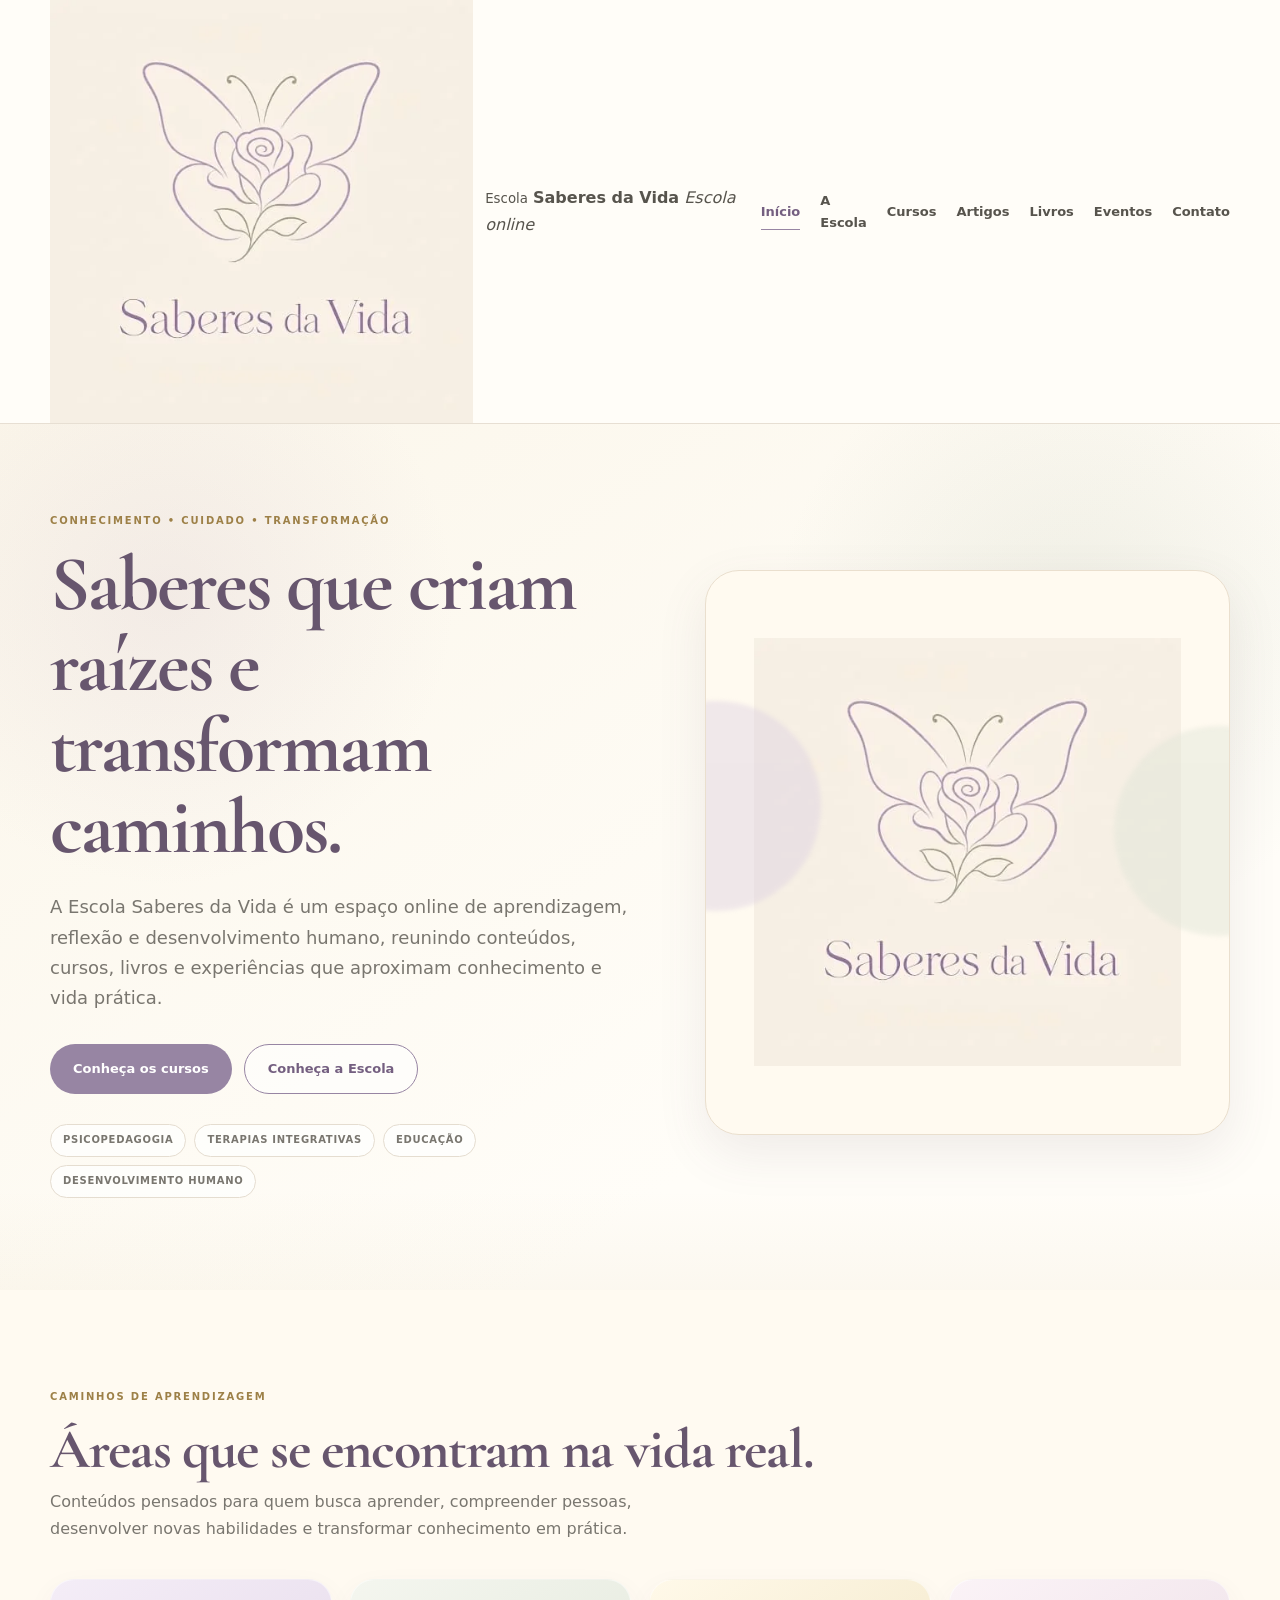
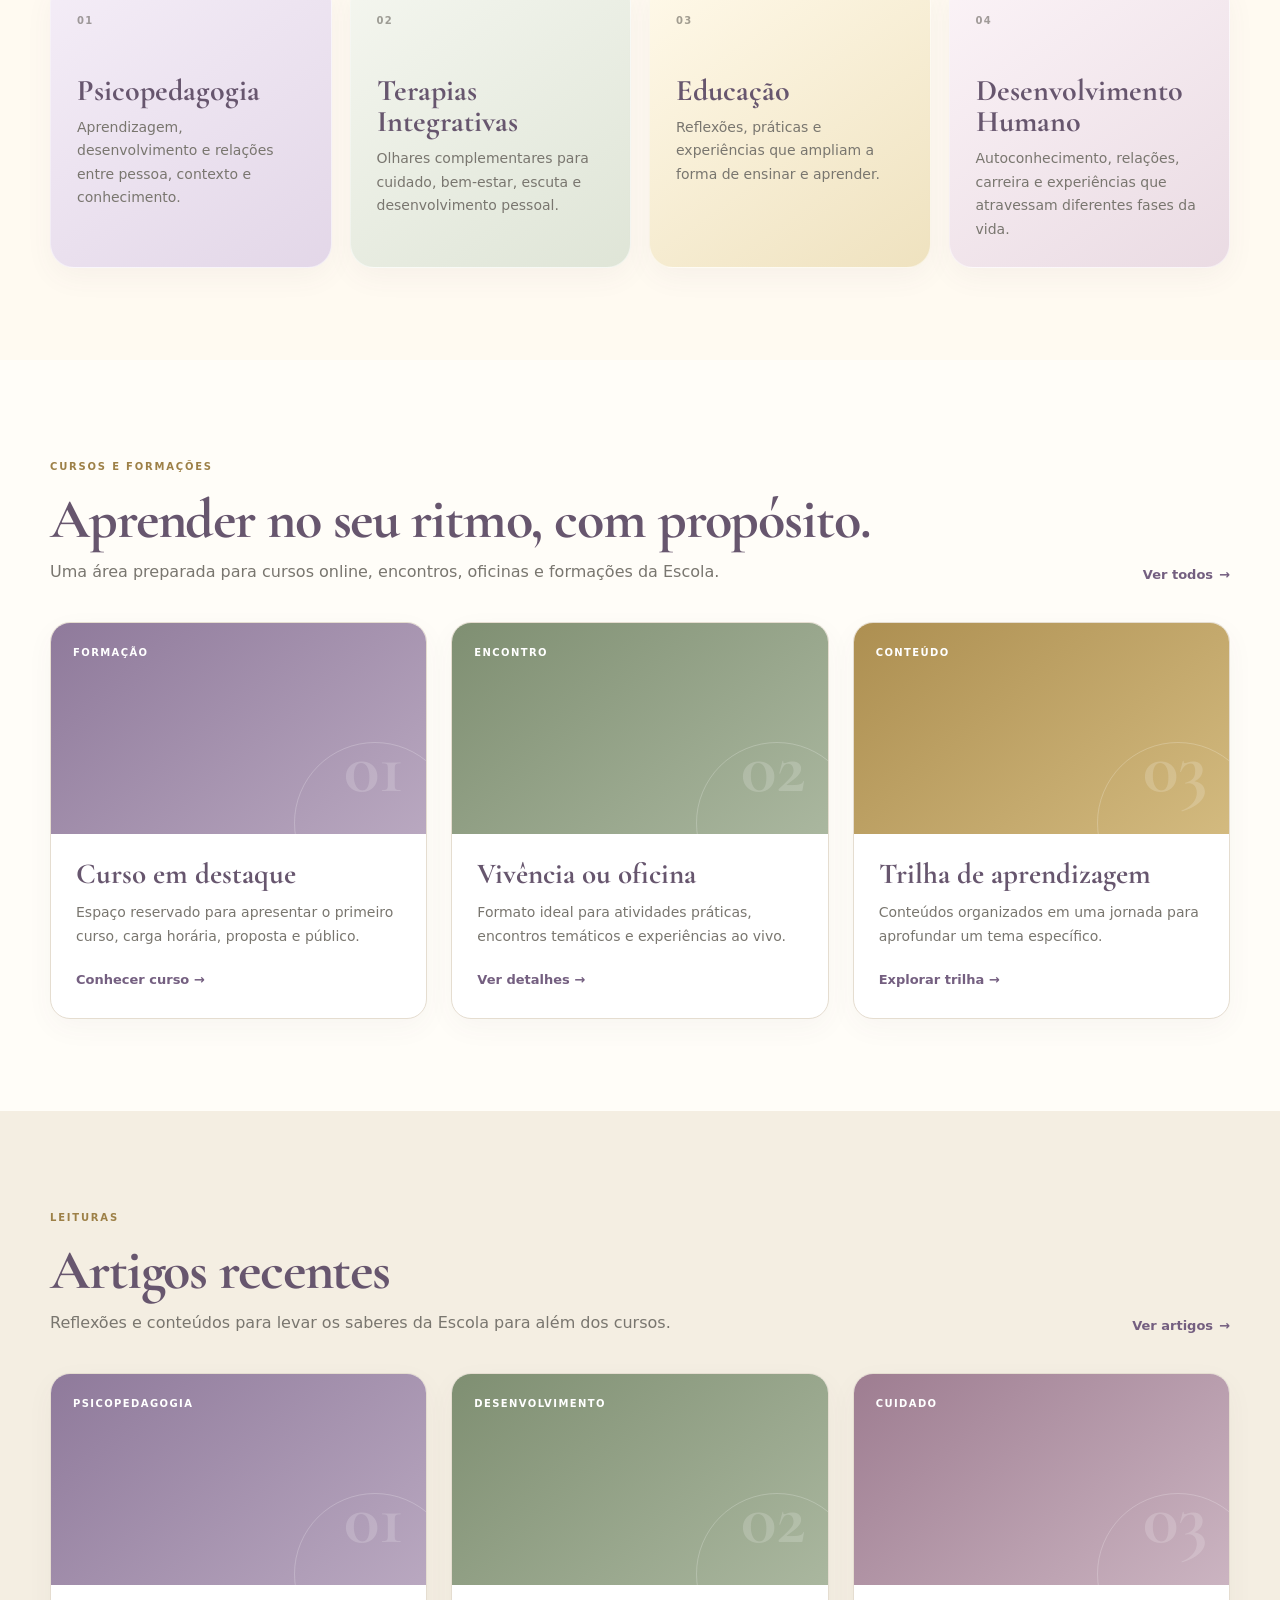
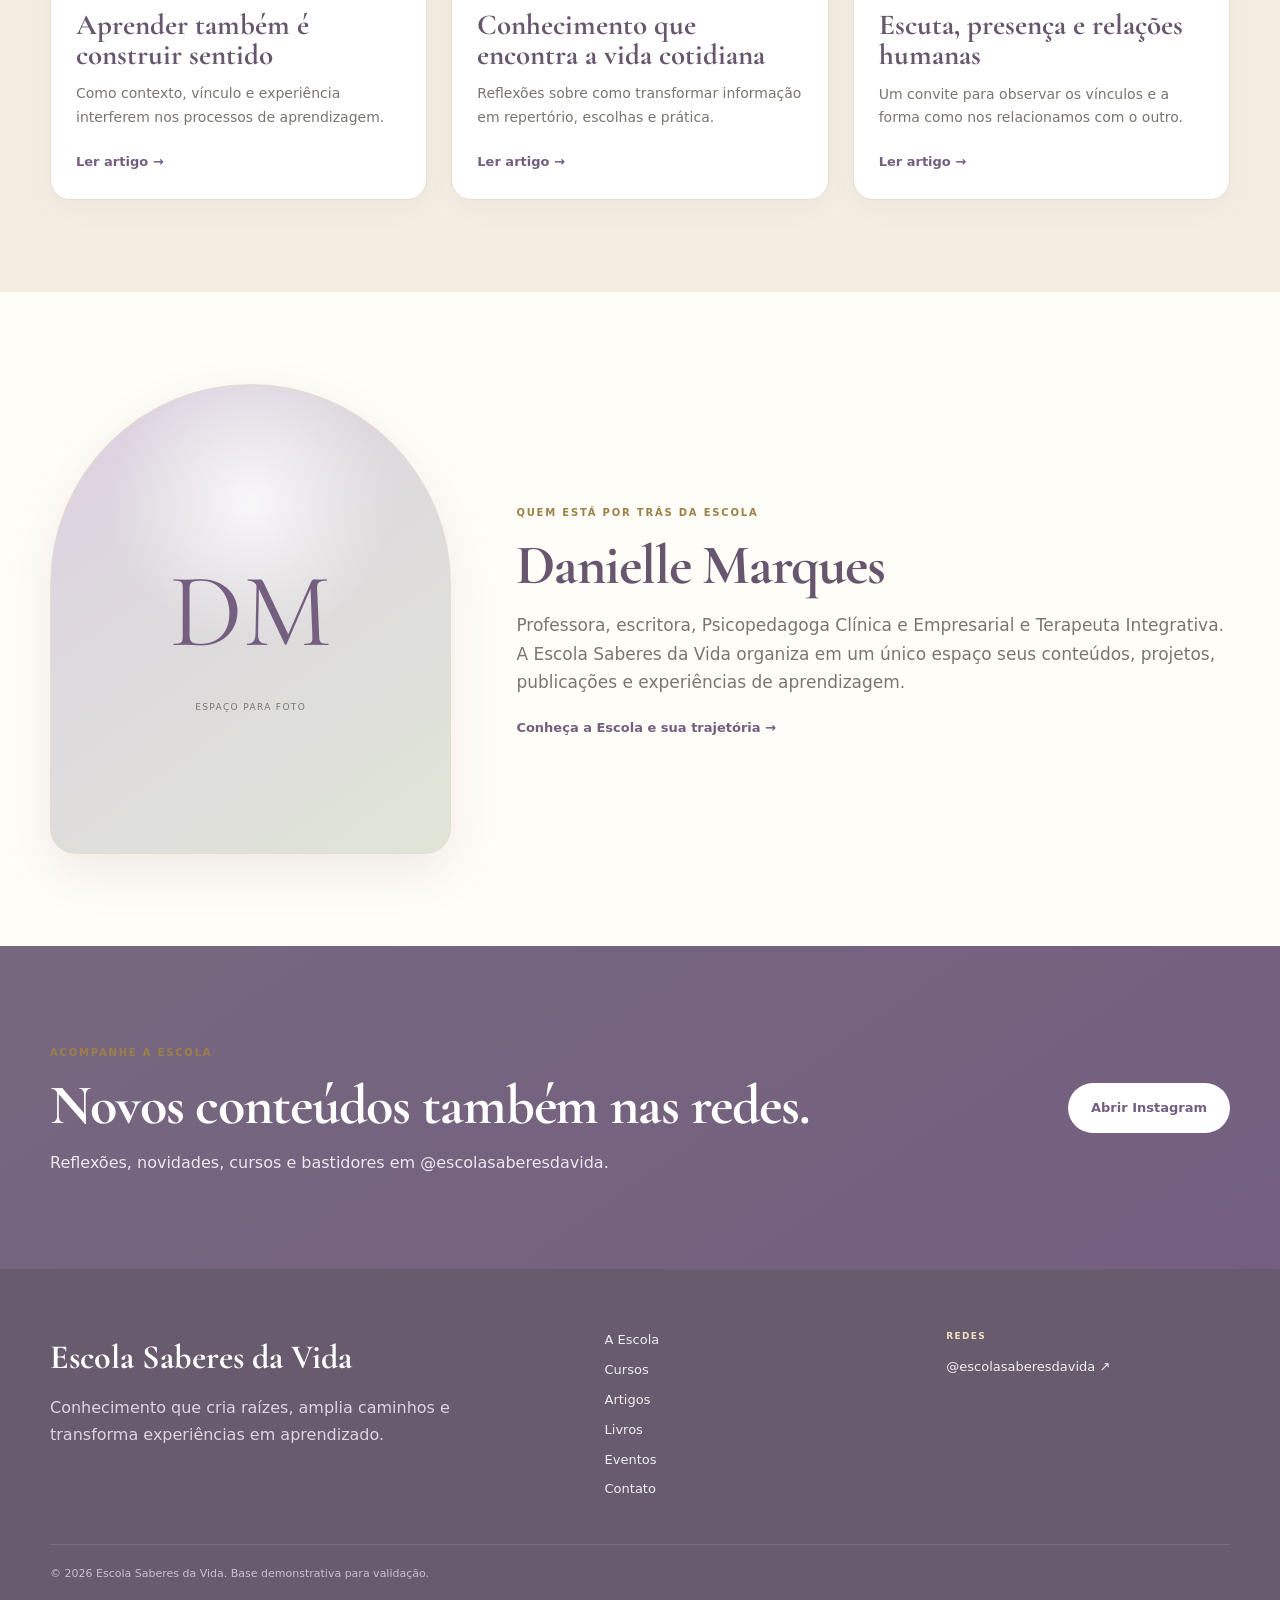
==== commit 0bf4ab64: "style: aplica logo oficial na identidade do site" ====
--- a/index.html
+++ b/index.html
@@ -16,17 +16,13 @@
 <header class="site-header">
     <div class="container header-inner">
       <a class="brand" href="index.html" aria-label="Escola Saberes da Vida - Início">
-        <svg class="brand-mark" viewBox="0 0 64 64" aria-hidden="true">
-  <path d="M32 50V29" />
-  <path d="M32 31C24 28 20 21 22 15c7 0 12 4 14 10" />
-  <path d="M32 31c8-3 12-10 10-16-7 0-12 4-14 10" />
-  <path d="M32 22c-5-5-5-11 0-16 5 5 5 11 0 16Z" />
-  <path d="M32 50c-8 0-14 3-18 8M32 50c8 0 14 3 18 8M32 50c-5 1-9 5-11 10M32 50c5 1 9 5 11 10" />
-</svg>
-        <span class="brand-copy">
-          <span class="brand-kicker">Escola</span>
-          <span class="brand-name">Saberes da Vida</span>
-          <span class="brand-subtitle">Escola online</span>
+        <span class="brand-logo-crop" aria-hidden="true">
+          <img src="assets/images/logo-saberes-da-vida.webp" alt="" class="brand-logo-image">
+        </span>
+        <span class="brand-wordmark">
+          <small>Escola</small>
+          <strong>Saberes da Vida</strong>
+          <em>Escola online</em>
         </span>
       </a>
       <button class="nav-toggle" type="button" aria-expanded="false" aria-controls="primary-nav">
@@ -56,24 +52,8 @@
       </div>
 
       <div class="hero-visual" aria-label="Símbolo visual da Escola Saberes da Vida">
-        <div class="life-card">
-          <div class="network network-left"></div>
-          <div class="network network-right"></div>
-          <div class="life-flower">
-            <svg class="brand-mark" viewBox="0 0 64 64" aria-hidden="true">
-  <path d="M32 50V29" />
-  <path d="M32 31C24 28 20 21 22 15c7 0 12 4 14 10" />
-  <path d="M32 31c8-3 12-10 10-16-7 0-12 4-14 10" />
-  <path d="M32 22c-5-5-5-11 0-16 5 5 5 11 0 16Z" />
-  <path d="M32 50c-8 0-14 3-18 8M32 50c8 0 14 3 18 8M32 50c-5 1-9 5-11 10M32 50c5 1 9 5 11 10" />
-</svg>
-          </div>
-          <div class="life-title">
-            <small>Escola</small>
-            <strong>Saberes da Vida</strong>
-            <span>Escola online</span>
-          </div>
-          <div class="root-lines" aria-hidden="true"></div>
+        <div class="life-card official-logo-card">
+          <img src="assets/images/logo-saberes-da-vida.webp" alt="Logo oficial Saberes da Vida" class="hero-official-logo">
         </div>
       </div>
     </div>
--- a/assets/css/style.css
+++ b/assets/css/style.css
@@ -1,188 +1,228 @@
 :root{
-  --navy:#0a2038;--navy-2:#102e4e;--navy-3:#153b60;--gold:#b98a3d;--gold-2:#d7b77b;
-  --cream:#f6f1e8;--paper:#fffdf9;--ink:#17202a;--muted:#68727c;--line:#e8e0d4;
-  --shadow:0 18px 48px rgba(10,32,56,.09);--max:1180px
+  --lavender:#9785a3;--lavender-dark:#745f80;--lavender-soft:#ddd1e2;
+  --sage:#a9b39a;--sage-dark:#748168;--sage-soft:#dfe5d7;
+  --gold:#c6a764;--gold-dark:#9d8047;--gold-soft:#eee1bf;
+  --rose:#cdb8c5;--rose-dark:#9e7d91;
+  --cream:#fbf6ea;--cream-2:#f4eee2;--paper:#fffdf8;
+  --ink:#57544d;--heading:#67566e;--muted:#79766f;--line:#e5ddd0;
+  --shadow:0 18px 50px rgba(95,79,101,.10);--max:1180px
 }
 *{box-sizing:border-box}
 html{scroll-behavior:smooth}
-body{margin:0;font-family:Inter,system-ui,-apple-system,BlinkMacSystemFont,"Segoe UI",sans-serif;color:var(--ink);background:var(--paper);line-height:1.65}
+body{margin:0;font-family:Nunito,system-ui,-apple-system,BlinkMacSystemFont,"Segoe UI",sans-serif;color:var(--ink);background:var(--paper);line-height:1.68}
 a{color:inherit;text-decoration:none}
 button,input,textarea,select{font:inherit}
 img{max-width:100%;display:block}
-::selection{background:var(--gold);color:#fff}
+::selection{background:var(--lavender);color:#fff}
 .sr-only{position:absolute;width:1px;height:1px;padding:0;margin:-1px;overflow:hidden;clip:rect(0,0,0,0);white-space:nowrap;border:0}
 .container{width:min(calc(100% - 40px),var(--max));margin-inline:auto}
 .narrow{max-width:880px;margin-inline:auto}
 .muted{color:var(--muted)}
 
-.site-header{position:sticky;top:0;z-index:50;background:rgba(255,253,249,.94);backdrop-filter:blur(15px);border-bottom:1px solid rgba(232,224,212,.88)}
-.header-inner{min-height:84px;display:flex;align-items:center;justify-content:space-between;gap:28px}
-.brand{display:flex;flex-direction:column;line-height:1.05}
-.brand-name{font-family:"Cormorant Garamond",serif;font-weight:700;font-size:30px;color:var(--navy)}
-.brand-subtitle{margin-top:6px;font-size:10px;text-transform:uppercase;letter-spacing:.18em;color:var(--gold)}
-.primary-nav{display:flex;align-items:center;gap:28px}
-.primary-nav a{position:relative;font-size:14px;font-weight:600;padding:12px 0}
-.primary-nav a::after{content:"";position:absolute;left:0;right:100%;bottom:5px;height:1px;background:var(--gold);transition:right .25s ease}
-.primary-nav a:hover,.primary-nav a.active{color:var(--gold)}
+.site-header{position:sticky;top:0;z-index:50;background:rgba(255,253,248,.95);backdrop-filter:blur(14px);border-bottom:1px solid rgba(229,221,208,.9)}
+.header-inner{min-height:88px;display:flex;align-items:center;justify-content:space-between;gap:24px}
+.brand{display:flex;align-items:center;gap:12px;min-width:240px}
+.brand-mark{width:46px;height:46px;fill:none;stroke:var(--lavender);stroke-width:1.65;stroke-linecap:round;stroke-linejoin:round}
+.brand-copy{display:flex;flex-direction:column;line-height:.93}
+.brand-kicker,.brand-subtitle{font-size:8px;text-transform:uppercase;letter-spacing:.28em;color:var(--gold-dark)}
+.brand-name{font-family:"Cormorant Garamond",serif;font-weight:600;font-size:28px;color:var(--lavender-dark);margin:3px 0}
+.primary-nav{display:flex;align-items:center;gap:20px}
+.primary-nav a{position:relative;font-size:13px;font-weight:700;padding:12px 0;color:var(--ink)}
+.primary-nav a::after{content:"";position:absolute;left:0;right:100%;bottom:5px;height:1px;background:var(--lavender);transition:right .25s ease}
+.primary-nav a:hover,.primary-nav a.active{color:var(--lavender-dark)}
 .primary-nav a:hover::after,.primary-nav a.active::after{right:0}
-.nav-toggle{display:none;width:44px;height:44px;align-items:center;justify-content:center;flex-direction:column;gap:5px;background:transparent;border:1px solid var(--line);border-radius:50%;cursor:pointer}
-.nav-toggle>span:not(.sr-only){width:18px;height:1.5px;background:var(--navy);transition:.2s ease}
-
-.hero{background:
-  radial-gradient(circle at 84% 22%,rgba(185,138,61,.12),transparent 23%),
-  linear-gradient(135deg,var(--cream),#fff 68%);padding:82px 0 88px;overflow:hidden}
-.hero-grid{display:grid;grid-template-columns:1.16fr .84fr;gap:76px;align-items:center}
-.eyebrow{display:inline-block;color:var(--gold);font-size:11px;font-weight:700;letter-spacing:.18em;text-transform:uppercase;margin-bottom:15px}
-h1,h2,h3{font-family:"Cormorant Garamond",serif;color:var(--navy);line-height:1.04;margin:0}
-h1{font-size:clamp(50px,6.5vw,80px);letter-spacing:-.025em}
-h2{font-size:clamp(38px,5vw,58px);letter-spacing:-.02em}
+.nav-toggle{display:none;width:44px;height:44px;align-items:center;justify-content:center;flex-direction:column;gap:5px;background:var(--paper);border:1px solid var(--line);border-radius:50%;cursor:pointer}
+.nav-toggle>span:not(.sr-only){width:18px;height:1.5px;background:var(--lavender-dark)}
+
+.hero{position:relative;overflow:hidden;padding:82px 0 92px;background:
+  radial-gradient(circle at 13% 20%,rgba(205,184,197,.20),transparent 22%),
+  radial-gradient(circle at 84% 24%,rgba(169,179,154,.18),transparent 24%),
+  linear-gradient(145deg,var(--cream),#fffdf8 70%)}
+.hero::after{content:"";position:absolute;left:0;right:0;bottom:0;height:100px;background:linear-gradient(to top,rgba(198,167,100,.06),transparent);pointer-events:none}
+.hero-grid{display:grid;grid-template-columns:1.05fr .95fr;gap:74px;align-items:center}
+.eyebrow{display:inline-block;color:var(--gold-dark);font-size:10px;font-weight:800;letter-spacing:.18em;text-transform:uppercase;margin-bottom:14px}
+h1,h2,h3{font-family:"Cormorant Garamond",serif;color:var(--heading);line-height:1.04;margin:0}
+h1{font-size:clamp(50px,6.4vw,78px);letter-spacing:-.025em}
+h2{font-size:clamp(38px,5vw,56px);letter-spacing:-.02em}
 h3{font-size:29px}
 .hero-copy>p{max-width:690px;margin:24px 0 0;color:var(--muted);font-size:18px}
 .hero-actions{display:flex;flex-wrap:wrap;gap:12px;margin-top:31px}
-.button{display:inline-flex;align-items:center;justify-content:center;min-height:50px;padding:0 23px;border-radius:999px;font-weight:700;font-size:13px;letter-spacing:.01em;transition:transform .2s ease,background .2s ease,color .2s ease}
+.button{display:inline-flex;align-items:center;justify-content:center;min-height:50px;padding:0 23px;border-radius:999px;font-weight:800;font-size:13px;transition:transform .2s ease,background .2s ease,color .2s ease,border-color .2s ease}
 .button:hover{transform:translateY(-2px)}
-.button-primary{background:var(--navy);color:#fff}
-.button-primary:hover{background:var(--navy-2)}
-.button-secondary{border:1px solid var(--navy);color:var(--navy);background:transparent}
-.button-secondary:hover{background:var(--navy);color:#fff}
-.button-light{background:#fff;color:var(--navy)}
+.button-primary{background:var(--lavender);color:#fff}
+.button-primary:hover{background:var(--lavender-dark)}
+.button-secondary{border:1px solid var(--lavender);color:var(--lavender-dark);background:rgba(255,255,255,.55)}
+.button-secondary:hover{background:var(--lavender);color:#fff}
+.button-light{background:#fff;color:var(--lavender-dark)}
 .hero-tags{display:flex;flex-wrap:wrap;gap:8px;margin-top:30px}
-.hero-tags span,.filter{padding:7px 12px;border:1px solid var(--line);border-radius:999px;background:rgba(255,255,255,.62);color:var(--muted);font-size:11px;font-weight:700;text-transform:uppercase;letter-spacing:.08em}
-
-.hero-visual{position:relative;padding:10px 22px 12px 10px}
-.portrait-frame{position:relative;z-index:2;min-height:545px;border-radius:240px 240px 28px 28px;background:linear-gradient(155deg,#0c2946,#071726);box-shadow:0 34px 80px rgba(10,32,56,.21);display:flex;flex-direction:column;align-items:center;justify-content:center;color:#fff;overflow:hidden}
-.portrait-frame::before{content:"";position:absolute;inset:19px;border:1px solid rgba(215,183,123,.36);border-radius:220px 220px 20px 20px}
-.portrait-monogram{position:relative;font-family:"Cormorant Garamond",serif;font-size:108px;font-weight:700;line-height:1;color:var(--gold-2)}
-.portrait-caption{position:absolute;left:34px;right:34px;bottom:35px;display:flex;flex-direction:column;gap:5px;border-top:1px solid rgba(255,255,255,.2);padding-top:18px}
-.portrait-caption strong{font-family:"Cormorant Garamond",serif;font-size:25px}
-.portrait-caption span{font-size:11px;letter-spacing:.06em;color:#c7d3df}
-.gold-orbit{position:absolute;width:180px;height:180px;border:1px solid rgba(185,138,61,.55);border-radius:50%;right:-17px;top:30px}
-.gold-orbit::after{content:"";position:absolute;width:16px;height:16px;background:var(--gold);border-radius:50%;right:21px;top:18px}
+.hero-tags span,.filter{padding:7px 12px;border:1px solid var(--line);border-radius:999px;background:rgba(255,255,255,.7);color:var(--muted);font-size:10px;font-weight:800;text-transform:uppercase;letter-spacing:.07em}
+
+.hero-visual{position:relative}
+.life-card{position:relative;min-height:565px;border-radius:34px;background:#fffaf0;border:1px solid #eadfce;box-shadow:var(--shadow);overflow:hidden;display:flex;flex-direction:column;align-items:center;justify-content:center;padding:48px;text-align:center}
+.life-card::before,.life-card::after{content:"";position:absolute;width:210px;height:210px;border-radius:50%;filter:blur(2px);opacity:.44}
+.life-card::before{left:-95px;top:130px;background:var(--lavender-soft)}
+.life-card::after{right:-95px;top:155px;background:var(--sage-soft)}
+.life-flower{position:relative;z-index:2}
+.life-flower .brand-mark{width:190px;height:190px;stroke-width:1.15}
+.life-title{position:relative;z-index:2;margin-top:13px;display:flex;flex-direction:column}
+.life-title small,.life-title span{text-transform:uppercase;letter-spacing:.28em;color:var(--gold-dark);font-size:9px;font-weight:700}
+.life-title strong{font-family:"Cormorant Garamond",serif;color:var(--lavender);font-size:48px;font-weight:500;line-height:1}
+.root-lines{position:absolute;left:9%;right:9%;bottom:-45px;height:180px;border-radius:50% 50% 0 0;background:
+  radial-gradient(ellipse at 50% 0,transparent 0 44%,rgba(151,133,163,.22) 45% 45.7%,transparent 46%),
+  radial-gradient(ellipse at 20% 0,transparent 0 48%,rgba(169,179,154,.24) 49% 49.8%,transparent 50%),
+  radial-gradient(ellipse at 80% 0,transparent 0 50%,rgba(198,167,100,.18) 51% 51.8%,transparent 52%)}
 
 .section{padding:92px 0}
-.section-tinted{background:var(--cream)}
-.section-dark{background:linear-gradient(145deg,#071726,var(--navy));color:#fff}
+.section-soft{background:#fffaf1}
+.section-tinted{background:var(--cream-2)}
+.section-dark{background:linear-gradient(145deg,#76677e,var(--lavender-dark));color:#fff}
 .section-dark h2{color:#fff}
 .section-heading{display:flex;justify-content:space-between;align-items:end;gap:40px;margin-bottom:36px}
-.section-heading>div>p{max-width:650px;margin:11px 0 0;color:var(--muted)}
-.text-link{display:inline-flex;align-items:center;gap:6px;color:var(--navy);font-weight:700;font-size:13px}
-.text-link:hover{color:var(--gold)}
+.section-heading>div>p{max-width:680px;margin:11px 0 0;color:var(--muted)}
+.text-link{display:inline-flex;align-items:center;gap:6px;color:var(--lavender-dark);font-weight:800;font-size:13px}
+.text-link:hover{color:var(--gold-dark)}
+
+.area-grid{display:grid;grid-template-columns:repeat(4,1fr);gap:18px}
+.area-card{min-height:250px;border-radius:24px;padding:26px;border:1px solid rgba(255,255,255,.55);box-shadow:0 10px 28px rgba(95,79,101,.05)}
+.area-card>span{font-size:10px;font-weight:800;letter-spacing:.13em;color:rgba(87,84,77,.55)}
+.area-card h3{margin:42px 0 10px;font-size:30px}
+.area-card p{font-size:14px;color:var(--muted);margin:0}
+.area-card.lavender{background:linear-gradient(145deg,#f4edf7,#e3d7e8)}
+.area-card.sage{background:linear-gradient(145deg,#f4f6ef,#dfe5d7)}
+.area-card.gold{background:linear-gradient(145deg,#fff9e9,#efe2bf)}
+.area-card.rose{background:linear-gradient(145deg,#fbf3f7,#eadbe3)}
+
 .card-grid{display:grid;grid-template-columns:repeat(3,1fr);gap:24px}
-.content-card{background:#fff;border:1px solid var(--line);border-radius:18px;overflow:hidden;box-shadow:0 9px 28px rgba(27,36,45,.045);transition:transform .25s ease,box-shadow .25s ease}
+.content-card{background:#fff;border:1px solid var(--line);border-radius:20px;overflow:hidden;box-shadow:0 9px 28px rgba(95,79,101,.045);transition:transform .25s ease,box-shadow .25s ease}
 .content-card:hover{transform:translateY(-4px);box-shadow:var(--shadow)}
-.card-media{position:relative;display:flex;aspect-ratio:16/10;padding:22px;color:#fff;background:linear-gradient(140deg,var(--navy),#153f67);overflow:hidden}
-.card-media::after{content:"";position:absolute;width:160px;height:160px;border:1px solid rgba(255,255,255,.18);border-radius:50%;right:-30px;bottom:-70px}
-.card-media.alt{background:linear-gradient(140deg,#16233b,#39506e)}
-.card-media.warm{background:linear-gradient(140deg,#694b2b,#b28b57)}
-.card-media.violet{background:linear-gradient(140deg,#3f3151,#7a638f)}
-.card-media.forest{background:linear-gradient(140deg,#183c36,#3d6a5c)}
-.card-media.sand{background:linear-gradient(140deg,#8e6f49,#c3a679)}
-.media-kicker{align-self:flex-start;font-size:10px;text-transform:uppercase;letter-spacing:.14em;font-weight:700}
-.media-mark{position:absolute;right:22px;bottom:4px;font-family:"Cormorant Garamond",serif;font-size:74px;font-weight:700;color:rgba(255,255,255,.16)}
+.card-media{position:relative;display:flex;aspect-ratio:16/9;padding:22px;color:#fff;overflow:hidden}
+.card-media::after{content:"";position:absolute;width:160px;height:160px;border:1px solid rgba(255,255,255,.22);border-radius:50%;right:-30px;bottom:-70px}
+.card-media.lavender{background:linear-gradient(140deg,#8f7a9b,#b9a8c0)}
+.card-media.sage{background:linear-gradient(140deg,#7f8f72,#aab79f)}
+.card-media.gold{background:linear-gradient(140deg,#ad8f51,#d3ba7f)}
+.card-media.rose{background:linear-gradient(140deg,#9e7d91,#cbb4c1)}
+.card-media.olive{background:linear-gradient(140deg,#78806d,#a9af96)}
+.card-media.sand{background:linear-gradient(140deg,#a08c72,#cfbca0)}
+.media-kicker{align-self:flex-start;font-size:10px;text-transform:uppercase;letter-spacing:.14em;font-weight:800}
+.media-mark{position:absolute;right:22px;bottom:4px;font-family:"Cormorant Garamond",serif;font-size:74px;font-weight:700;color:rgba(255,255,255,.18)}
 .card-body{padding:25px}
-.card-meta{color:var(--gold);font-size:10px;text-transform:uppercase;font-weight:700;letter-spacing:.12em;margin-bottom:10px}
+.card-meta{color:var(--gold-dark);font-size:9px;text-transform:uppercase;font-weight:800;letter-spacing:.12em;margin-bottom:10px}
 .card-body h3{margin-bottom:12px}
 .card-body p{color:var(--muted);font-size:14px;margin:0 0 18px}
 
-.books-showcase{display:grid;grid-template-columns:.72fr .72fr 1fr;gap:38px;align-items:center}
-.book-card{display:block}
-.book-cover{position:relative;min-height:420px;padding:36px 30px;display:flex;flex-direction:column;background:linear-gradient(150deg,#071726,#123b60);color:#fff;box-shadow:0 24px 45px rgba(10,32,56,.18);transition:transform .25s ease}
-.book-card:hover .book-cover{transform:translateY(-5px) rotate(-1deg)}
-.book-cover strong{margin-top:68px;font-family:"Cormorant Garamond",serif;font-size:42px;line-height:.96;font-weight:600}
-.book-small{font-size:10px;text-transform:uppercase;letter-spacing:.18em;color:var(--gold-2)}
-.book-line{width:46px;height:2px;background:var(--gold);margin:auto 0 17px}
-.book-cover>span:last-child{font-size:10px;letter-spacing:.13em;text-transform:uppercase;color:#d7e0e8}
-.book-cover-light{background:linear-gradient(145deg,#e8dfcf,#fff9ed);color:var(--navy);border:1px solid #d8c8ae}
-.book-cover-light .book-small,.book-cover-light>span:last-child{color:#84662f}
-.book-info{display:flex;flex-direction:column;padding-top:14px}
-.book-info span{font-size:10px;text-transform:uppercase;letter-spacing:.11em;color:var(--gold)}
-.book-info strong{font-family:"Cormorant Garamond",serif;color:var(--navy);font-size:21px}
-.books-copy{padding-left:20px}
-.books-copy h3{font-size:42px;margin-bottom:16px}
-.books-copy p{color:var(--muted);margin:0 0 25px}
-
-.about-band{display:grid;grid-template-columns:1fr 1fr;gap:76px;align-items:start}
-.about-copy p{margin-top:0;color:var(--muted);font-size:17px}
+.founder-band{display:grid;grid-template-columns:.72fr 1.28fr;gap:65px;align-items:center}
+.founder-visual,.profile-portrait{min-height:470px;border-radius:220px 220px 28px 28px;background:
+  radial-gradient(circle at 50% 25%,rgba(255,255,255,.8),transparent 35%),
+  linear-gradient(145deg,var(--lavender-soft),var(--sage-soft));display:flex;flex-direction:column;align-items:center;justify-content:center;border:1px solid var(--line);box-shadow:var(--shadow)}
+.founder-visual span,.portrait-monogram{font-family:"Cormorant Garamond",serif;font-size:105px;color:var(--lavender-dark)}
+.founder-visual small,.profile-portrait span{font-size:9px;text-transform:uppercase;letter-spacing:.15em;color:var(--muted)}
+.founder-copy p{font-size:17px;color:var(--muted)}
 .social-band{display:flex;justify-content:space-between;align-items:center;gap:50px}
-.social-band h2{max-width:760px}
-.social-band p{color:#b9c7d3;max-width:720px;margin-bottom:0}
-
-.page-hero{padding:82px 0 76px;background:
-radial-gradient(circle at 75% 25%,rgba(185,138,61,.12),transparent 27%),var(--cream);text-align:left}
-.page-hero h1{margin-bottom:20px}
-.page-hero p{max-width:760px;color:var(--muted);font-size:18px;margin:0}
+.social-band p{color:#eee7ef;max-width:720px;margin-bottom:0}
+
+.page-hero{padding:78px 0 72px;background:
+  radial-gradient(circle at 80% 25%,rgba(221,209,226,.38),transparent 25%),
+  radial-gradient(circle at 18% 90%,rgba(223,229,215,.45),transparent 27%),
+  var(--cream);text-align:left}
+.page-hero h1{margin-bottom:18px}
+.page-hero p{max-width:780px;color:var(--muted);font-size:18px;margin:0}
 .filter-row{display:flex;flex-wrap:wrap;gap:9px;margin-bottom:32px}
 .filter{background:#fff}
-.filter.active{background:var(--navy);border-color:var(--navy);color:#fff}
+.filter.active{background:var(--lavender);border-color:var(--lavender);color:#fff}
 .note-box{margin-top:40px;border:1px solid var(--line);border-radius:14px;background:var(--cream);padding:18px 21px;color:var(--muted);font-size:13px}
-.note-box strong{color:var(--navy)}
+.note-box strong{color:var(--lavender-dark)}
+
+.course-grid{display:grid;grid-template-columns:repeat(3,1fr);gap:24px}
+.course-card{background:#fff;border:1px solid var(--line);border-radius:22px;overflow:hidden;box-shadow:0 10px 28px rgba(95,79,101,.05)}
+.course-top{min-height:180px;padding:24px;display:flex;align-items:flex-start;justify-content:space-between;color:#fff}
+.course-top.lavender{background:linear-gradient(140deg,#8f7a9b,#b9a8c0)}
+.course-top.sage{background:linear-gradient(140deg,#7f8f72,#aab79f)}
+.course-top.gold{background:linear-gradient(140deg,#ad8f51,#d3ba7f)}
+.course-top span{font-size:10px;text-transform:uppercase;letter-spacing:.14em;font-weight:800}
+.course-top strong{font-family:"Cormorant Garamond",serif;font-size:56px;color:rgba(255,255,255,.5)}
+.course-body{padding:27px}.course-body h2{font-size:38px;margin-bottom:12px}.course-body p{color:var(--muted)}
+.course-body ul{padding-left:18px;color:var(--muted);font-size:14px;margin:20px 0 25px}
 
 .publication-list{display:flex;flex-direction:column;gap:96px}
 .publication{display:grid;grid-template-columns:360px 1fr;gap:70px;align-items:center}
 .publication.reverse{grid-template-columns:1fr 360px}
 .publication.reverse .book-cover{grid-column:2}
 .publication.reverse .publication-copy{grid-column:1;grid-row:1}
+.book-cover{position:relative;min-height:440px;padding:36px 30px;display:flex;flex-direction:column;background:linear-gradient(150deg,#77617f,#a18eaa);color:#fff;box-shadow:0 24px 45px rgba(95,79,101,.15)}
+.book-cover strong{margin-top:68px;font-family:"Cormorant Garamond",serif;font-size:42px;line-height:.96;font-weight:600}
+.book-small{font-size:10px;text-transform:uppercase;letter-spacing:.18em;color:#f3e7c8}
+.book-line{width:46px;height:2px;background:var(--gold-soft);margin:auto 0 17px}
+.book-cover>span:last-child{font-size:10px;letter-spacing:.13em;text-transform:uppercase;color:#f4eef6}
+.book-cover-light{background:linear-gradient(145deg,#eef1e8,#fff9ed);color:var(--heading);border:1px solid var(--line)}
+.book-cover-light .book-small,.book-cover-light>span:last-child{color:var(--gold-dark)}
 .publication-copy h2{margin-bottom:18px}
 .publication-copy>p{color:var(--muted);max-width:680px;font-size:17px}
-.meta-list{display:grid;grid-template-columns:repeat(3,1fr);gap:1px;background:var(--line);border:1px solid var(--line);margin:28px 0;background-clip:padding-box}
+.meta-list{display:grid;grid-template-columns:repeat(3,1fr);gap:1px;background:var(--line);border:1px solid var(--line);margin:28px 0}
 .meta-list div{background:var(--paper);padding:15px}
-.meta-list dt{font-size:9px;text-transform:uppercase;letter-spacing:.13em;color:var(--gold);font-weight:700}
-.meta-list dd{margin:4px 0 0;color:var(--navy);font-weight:700;font-size:13px}
+.meta-list dt{font-size:9px;text-transform:uppercase;letter-spacing:.13em;color:var(--gold-dark);font-weight:800}
+.meta-list dd{margin:4px 0 0;color:var(--heading);font-weight:800;font-size:13px}
 
 .event-list{display:flex;flex-direction:column;border-top:1px solid var(--line)}
 .event-card{display:grid;grid-template-columns:120px 1fr auto;gap:34px;align-items:center;padding:34px 0;border-bottom:1px solid var(--line)}
-.event-date{display:flex;align-items:center;gap:12px;color:var(--navy)}
+.event-date{display:flex;align-items:center;gap:12px;color:var(--lavender-dark)}
 .event-date strong{font-family:"Cormorant Garamond",serif;font-size:56px;line-height:1}
-.event-date span{font-size:10px;font-weight:700;letter-spacing:.12em;color:var(--gold)}
-.event-card h2{font-size:36px;margin:0 0 5px}
-.event-card p{margin:0}
-.event-card.past{opacity:.67}
-
+.event-date span{font-size:10px;font-weight:800;letter-spacing:.12em;color:var(--gold-dark)}
+.event-card h2{font-size:36px;margin:0 0 5px}.event-card p{margin:0}.event-card.past{opacity:.66}
+
+.about-story{display:grid;grid-template-columns:.78fr 1.22fr;gap:70px;align-items:center}
+.story-symbol{min-height:440px;border-radius:32px;background:linear-gradient(150deg,#fff9ed,#f0e8f2);border:1px solid var(--line);display:flex;flex-direction:column;justify-content:center;align-items:center;box-shadow:var(--shadow)}
+.story-symbol .brand-mark{width:190px;height:190px}
+.story-symbol span{font-family:"Cormorant Garamond",serif;color:var(--lavender-dark);font-size:27px;margin-top:10px}
+.story-copy p{font-size:17px;color:var(--muted)}
 .profile-grid{display:grid;grid-template-columns:.78fr 1.22fr;gap:76px;align-items:start}
-.profile-portrait{min-height:610px;border-radius:220px 220px 24px 24px;background:linear-gradient(145deg,#08213a,#123b60);display:flex;flex-direction:column;justify-content:center;align-items:center;color:#fff;box-shadow:var(--shadow)}
-.profile-portrait span{margin-top:16px;font-size:10px;text-transform:uppercase;letter-spacing:.12em;color:#9fb0c0}
-.profile-copy h2{margin-bottom:22px}
-.profile-copy>p{color:var(--muted);font-size:17px}
+.profile-copy h2{margin-bottom:22px}.profile-copy>p{color:var(--muted);font-size:17px}
 .role-grid{display:grid;grid-template-columns:1fr 1fr;gap:12px;margin:30px 0}
-.role-grid div{border:1px solid var(--line);padding:16px;border-radius:12px;background:#fff}
+.role-grid div{border:1px solid var(--line);padding:16px;border-radius:14px;background:#fff}
 .role-grid strong,.role-grid span{display:block}
-.role-grid strong{color:var(--navy);font-family:"Cormorant Garamond",serif;font-size:20px}
+.role-grid strong{color:var(--heading);font-family:"Cormorant Garamond",serif;font-size:21px}
 .role-grid span{color:var(--muted);font-size:11px;margin-top:4px}
 
-.site-footer{background:#061522;color:#c5d0da;padding:60px 0 24px}
-.footer-grid{display:grid;grid-template-columns:1.5fr .7fr .7fr;gap:58px}
+.contact-grid{display:grid;grid-template-columns:1.2fr .8fr;gap:35px;align-items:stretch}
+.contact-panel,.contact-card{border:1px solid var(--line);border-radius:28px;padding:44px;background:#fff;box-shadow:0 12px 30px rgba(95,79,101,.05)}
+.contact-panel h2{margin-bottom:17px}.contact-panel p{color:var(--muted);font-size:17px;max-width:650px;margin-bottom:26px}
+.contact-card{background:linear-gradient(145deg,#f3ebf5,#f0f4eb);display:flex;flex-direction:column;justify-content:center;align-items:center;text-align:center}
+.contact-card .brand-mark{width:120px;height:120px}.contact-card h3{font-size:34px;margin:12px 0}.contact-card p{color:var(--muted)}.contact-card small{color:var(--muted)}
+
+.site-footer{background:#675b6d;color:#f3edf4;padding:60px 0 24px}
+.footer-grid{display:grid;grid-template-columns:1.4fr .8fr .8fr;gap:58px}
 .footer-brand{display:inline-block;font-family:"Cormorant Garamond",serif;font-size:34px;color:#fff;font-weight:700;margin-bottom:9px}
-.footer-grid p{max-width:480px;color:#95a7b6;margin:0}
+.footer-grid p{max-width:480px;color:#ded4e1;margin:0}
 .footer-links,.footer-social{display:flex;flex-direction:column;gap:8px}
-.footer-links a,.footer-social a{font-size:13px}
-.footer-links a:hover,.footer-social a:hover{color:#fff}
-.footer-social span{font-size:9px;color:var(--gold);text-transform:uppercase;letter-spacing:.15em;font-weight:700;margin-bottom:4px}
-.footer-bottom{border-top:1px solid rgba(255,255,255,.1);margin-top:44px;padding-top:20px;color:#7f93a3;font-size:11px}
-
+.footer-links a,.footer-social a{font-size:13px}.footer-links a:hover,.footer-social a:hover{color:#fff}
+.footer-social span{font-size:9px;color:var(--gold-soft);text-transform:uppercase;letter-spacing:.15em;font-weight:800;margin-bottom:4px}
+.footer-bottom{border-top:1px solid rgba(255,255,255,.12);margin-top:44px;padding-top:20px;color:#cdbfd1;font-size:11px}
+
+@media(max-width:1060px){
+  .primary-nav{gap:13px}.primary-nav a{font-size:12px}
+}
 @media(max-width:980px){
-  .hero-grid{grid-template-columns:1fr;gap:55px}.hero-visual{max-width:570px}.portrait-frame{min-height:600px}
-  .card-grid{grid-template-columns:1fr 1fr}.books-showcase{grid-template-columns:1fr 1fr}.books-copy{grid-column:1/-1;padding:12px 0 0}
-  .profile-grid{grid-template-columns:1fr}.profile-portrait{max-width:520px}.publication{grid-template-columns:300px 1fr;gap:45px}.publication.reverse{grid-template-columns:1fr 300px}
-}
-@media(max-width:820px){
-  .nav-toggle{display:flex}.primary-nav{display:none;position:absolute;left:20px;right:20px;top:76px;flex-direction:column;align-items:stretch;gap:0;background:#fff;border:1px solid var(--line);border-radius:14px;box-shadow:var(--shadow);padding:9px}
-  .primary-nav.is-open{display:flex}.primary-nav a{padding:12px 13px;border-radius:8px}.primary-nav a::after{display:none}.primary-nav a:hover,.primary-nav a.active{background:var(--cream)}
-  .about-band{grid-template-columns:1fr;gap:28px}.social-band{align-items:flex-start;flex-direction:column}
-  .publication,.publication.reverse{grid-template-columns:260px 1fr;gap:35px}.publication.reverse .book-cover{grid-column:1}.publication.reverse .publication-copy{grid-column:2;grid-row:1}
-  .event-card{grid-template-columns:100px 1fr}.event-card>a{grid-column:2}
-  .footer-grid{grid-template-columns:1.3fr 1fr}
+  .hero-grid{grid-template-columns:1fr;gap:55px}.hero-visual{max-width:620px}.life-card{min-height:540px}
+  .area-grid{grid-template-columns:1fr 1fr}.card-grid,.course-grid{grid-template-columns:1fr 1fr}
+  .founder-band,.about-story,.profile-grid{grid-template-columns:1fr}.founder-visual,.profile-portrait{max-width:520px}
+  .publication{grid-template-columns:300px 1fr;gap:45px}.publication.reverse{grid-template-columns:1fr 300px}
+}
+@media(max-width:860px){
+  .nav-toggle{display:flex}.primary-nav{display:none;position:absolute;left:20px;right:20px;top:82px;flex-direction:column;align-items:stretch;gap:0;background:#fff;border:1px solid var(--line);border-radius:16px;box-shadow:var(--shadow);padding:9px}
+  .primary-nav.is-open{display:flex}.primary-nav a{padding:12px 13px;border-radius:9px}.primary-nav a::after{display:none}.primary-nav a:hover,.primary-nav a.active{background:var(--cream)}
+  .social-band{align-items:flex-start;flex-direction:column}.publication,.publication.reverse{grid-template-columns:260px 1fr;gap:35px}.publication.reverse .book-cover{grid-column:1}.publication.reverse .publication-copy{grid-column:2;grid-row:1}
+  .event-card{grid-template-columns:100px 1fr}.event-card>a{grid-column:2}.footer-grid{grid-template-columns:1.3fr 1fr}
+  .contact-grid{grid-template-columns:1fr}
 }
 @media(max-width:640px){
   .container{width:min(calc(100% - 28px),var(--max))}
-  .header-inner{min-height:74px}.brand-name{font-size:25px}.brand-subtitle{font-size:8px}.primary-nav{top:68px;left:14px;right:14px}
-  .hero{padding:54px 0 60px}.hero-copy>p,.page-hero p{font-size:16px}.hero-visual{padding:0}.portrait-frame{min-height:470px}
-  .portrait-monogram{font-size:84px}.portrait-caption{left:26px;right:26px;bottom:28px}
+  .header-inner{min-height:78px}.brand{min-width:0}.brand-mark{width:38px;height:38px}.brand-name{font-size:24px}.brand-kicker,.brand-subtitle{font-size:7px}.primary-nav{top:72px;left:14px;right:14px}
+  .hero{padding:52px 0 60px}.hero-copy>p,.page-hero p{font-size:16px}.life-card{min-height:450px;padding:30px}.life-flower .brand-mark{width:150px;height:150px}.life-title strong{font-size:40px}
   .section{padding:62px 0}.section-heading{align-items:flex-start;flex-direction:column;gap:14px}
-  .card-grid,.books-showcase,.role-grid,.footer-grid{grid-template-columns:1fr}
-  .book-cover{min-height:390px}.books-copy{grid-column:auto}.about-band{gap:20px}
+  .area-grid,.card-grid,.course-grid,.role-grid,.footer-grid{grid-template-columns:1fr}
   .page-hero{padding:55px 0}.publication-list{gap:65px}.publication,.publication.reverse{grid-template-columns:1fr}
   .publication .book-cover,.publication.reverse .book-cover{grid-column:1;grid-row:auto;max-width:330px}
   .publication .publication-copy,.publication.reverse .publication-copy{grid-column:1;grid-row:auto}
   .meta-list{grid-template-columns:1fr}.event-card{grid-template-columns:1fr;gap:15px}.event-card>a{grid-column:1}
-  .event-date strong{font-size:48px}.profile-portrait{min-height:490px}
+  .event-date strong{font-size:48px}.founder-visual,.profile-portrait{min-height:450px}
+  .contact-panel,.contact-card{padding:30px}
 }
